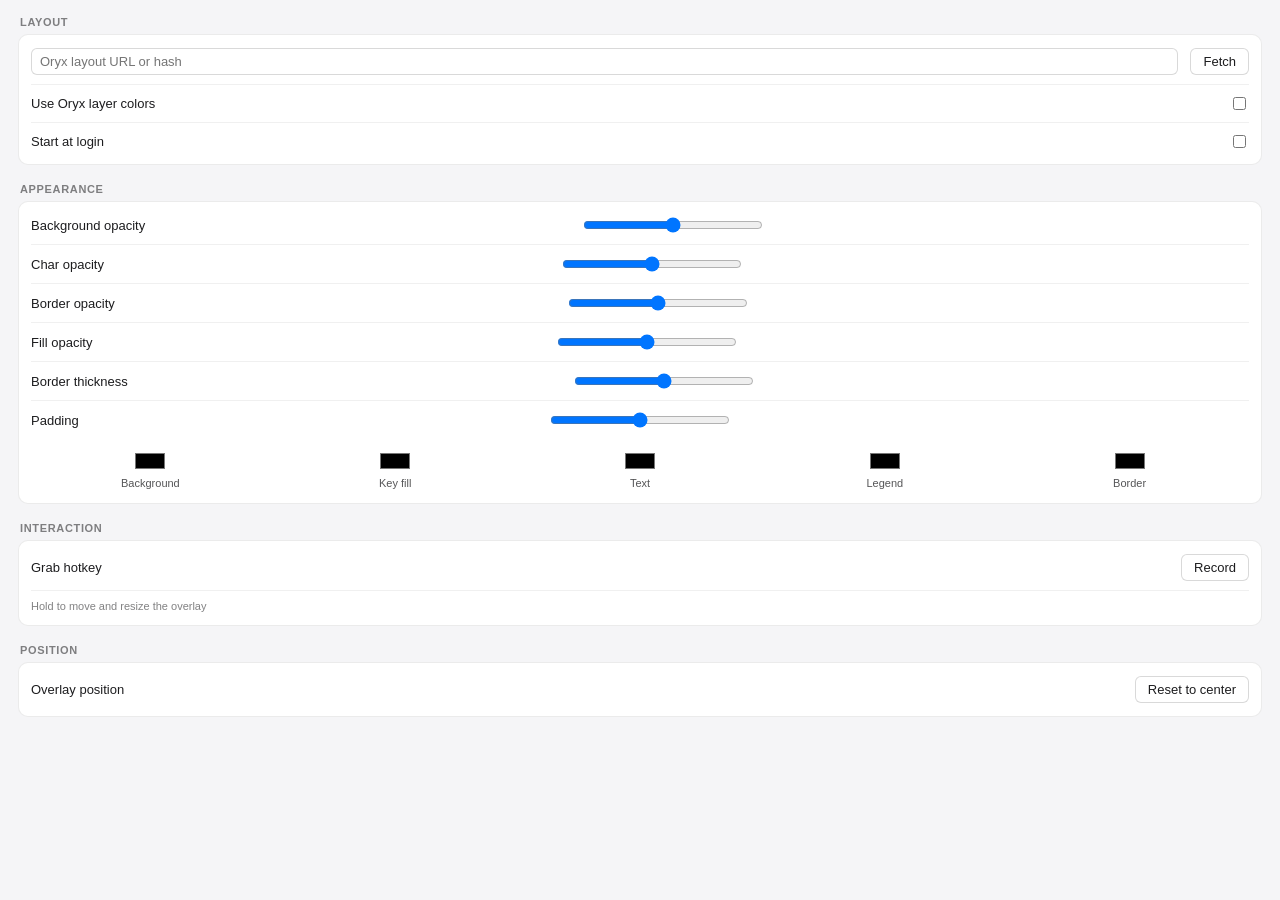
==== ui/settings.html @ d3b6ff18 "Revert "feat: add configurable icon legend and layer references (#9)" This reverts commit c55e49714c" ====
<!doctype html>
<html>
<head><meta charset="utf-8"><title>Settings</title>
<style>
  :root { color-scheme: light dark; }
  * { box-sizing: border-box; }
  [hidden] { display: none !important; }
  body {
    font: 13px -apple-system, "SF Pro Text", sans-serif;
    margin: 0; padding: 16px 18px 20px;
    background: light-dark(#f5f5f7, #1e1e22);
    color: light-dark(#1d1d1f, #e8e8ed);
    user-select: none;
  }
  h2 { font-size: 11px; text-transform: uppercase; letter-spacing: 0.06em;
       opacity: 0.55; margin: 18px 2px 6px; font-weight: 600; }
  h2:first-of-type { margin-top: 0; }
  .card {
    background: light-dark(#ffffff, #2a2a30);
    border: 1px solid light-dark(rgba(0,0,0,0.08), rgba(255,255,255,0.08));
    border-radius: 10px; padding: 4px 12px;
  }
  .row {
    display: flex; align-items: center; justify-content: space-between;
    gap: 12px; padding: 9px 0; min-height: 24px;
  }
  .row + .row { border-top: 1px solid light-dark(rgba(0,0,0,0.06), rgba(255,255,255,0.06)); }
  .row > label:first-child { flex: 0 0 auto; }
  input.val { width: 48px; font: inherit; font-size: 12px; text-align: right; padding: 2px 4px;
    border-radius: 5px; border: 1px solid transparent; background: transparent; color: inherit;
    opacity: 0.7; font-variant-numeric: tabular-nums; }
  input.val:focus { border-color: light-dark(rgba(0,0,0,0.2), rgba(255,255,255,0.25));
    background: light-dark(#fff, #1e1e22); outline: none; opacity: 1; }
  input[type=range] { flex: 1; max-width: 180px; }
  input[type=text] {
    flex: 1; padding: 5px 8px; border-radius: 6px;
    border: 1px solid light-dark(rgba(0,0,0,0.15), rgba(255,255,255,0.15));
    background: light-dark(#fff, #1e1e22); color: inherit; font: inherit;
  }
  input[type=color] {
    width: 34px; height: 24px; padding: 0; border: none; border-radius: 6px;
    background: none; cursor: pointer;
  }
  button {
    font: inherit; padding: 5px 12px; border-radius: 6px; cursor: pointer;
    border: 1px solid light-dark(rgba(0,0,0,0.15), rgba(255,255,255,0.18));
    background: light-dark(#fff, #3a3a42); color: inherit;
  }
  button:active { filter: brightness(0.92); }
  .status { font-size: 12px; }
  .status.error { color: light-dark(#c62828, #ff9c9c); }
  .status.ok { color: light-dark(#2e7d32, #9cffb0); }
  #combo-display { font-size: 17px; min-width: 56px; }
  .hint { font-size: 11px; opacity: 0.55; }
  .colors-grid {
    display: grid; grid-template-columns: repeat(5, 1fr); gap: 6px;
    padding: 10px 0; text-align: center; font-size: 11px;
  }
  .colors-grid label { display: block; margin-top: 4px; opacity: 0.75; }
</style></head>
<body>
  <h2>Layout</h2>
  <div class="card">
    <div class="row">
      <input type="text" id="oryx" placeholder="Oryx layout URL or hash" />
      <button id="apply-url">Fetch</button>
    </div>
    <div class="row" id="url-status-row" hidden>
      <span class="status" id="url-status"></span>
    </div>
    <div class="row">
      <label for="colors-toggle">Use Oryx layer colors</label>
      <input type="checkbox" id="colors-toggle" />
    </div>
    <div class="row">
      <label for="autostart">Start at login</label>
      <input type="checkbox" id="autostart" />
    </div>
  </div>

  <h2>Appearance</h2>
  <div class="card">
    <div class="row">
      <label>Background opacity</label>
      <input type="range" id="opacity" min="0" max="1" step="0.05" />
      <input class="val" id="opacity-val" inputmode="decimal" aria-label="Background opacity value" />
    </div>
    <div class="row">
      <label>Char opacity</label>
      <input type="range" id="char-opacity" min="0.2" max="1" step="0.05" />
      <input class="val" id="char-opacity-val" inputmode="decimal" aria-label="Char opacity value" />
    </div>
    <div class="row">
      <label>Border opacity</label>
      <input type="range" id="border-opacity" min="0" max="1" step="0.05" />
      <input class="val" id="border-opacity-val" inputmode="decimal" aria-label="Border opacity value" />
    </div>
    <div class="row">
      <label>Fill opacity</label>
      <input type="range" id="key-fill-opacity" min="0" max="1" step="0.05" />
      <input class="val" id="key-fill-opacity-val" inputmode="decimal" aria-label="Fill opacity value" />
    </div>
    <div class="row">
      <label>Border thickness</label>
      <input type="range" id="border-width" min="0" max="5" step="0.5" />
      <input class="val" id="border-width-val" inputmode="decimal" aria-label="Border thickness value" />
    </div>
    <div class="row">
      <label>Padding</label>
      <input type="range" id="padding" min="0" max="60" step="2" />
      <input class="val" id="padding-val" inputmode="decimal" aria-label="Padding value" />
    </div>
    <div class="colors-grid">
      <div><input type="color" id="bg-color" /><label>Background</label></div>
      <div><input type="color" id="key-fill-color" /><label>Key fill</label></div>
      <div><input type="color" id="text-color" /><label>Text</label></div>
      <div><input type="color" id="legend-color" /><label>Legend</label></div>
      <div><input type="color" id="border-color" /><label>Border</label></div>
    </div>
  </div>

  <h2>Interaction</h2>
  <div class="card">
    <div class="row">
      <label>Grab hotkey</label>
      <span id="combo-display"></span>
      <button id="record">Record</button>
    </div>
    <div class="row">
      <span class="hint" id="record-hint">Hold to move and resize the overlay</span>
    </div>
  </div>

  <h2>Position</h2>
  <div class="card">
    <div class="row">
      <label>Overlay position</label>
      <button id="reset-position">Reset to center</button>
    </div>
  </div>

  <script type="module" src="settings.js"></script>
</body>
</html>
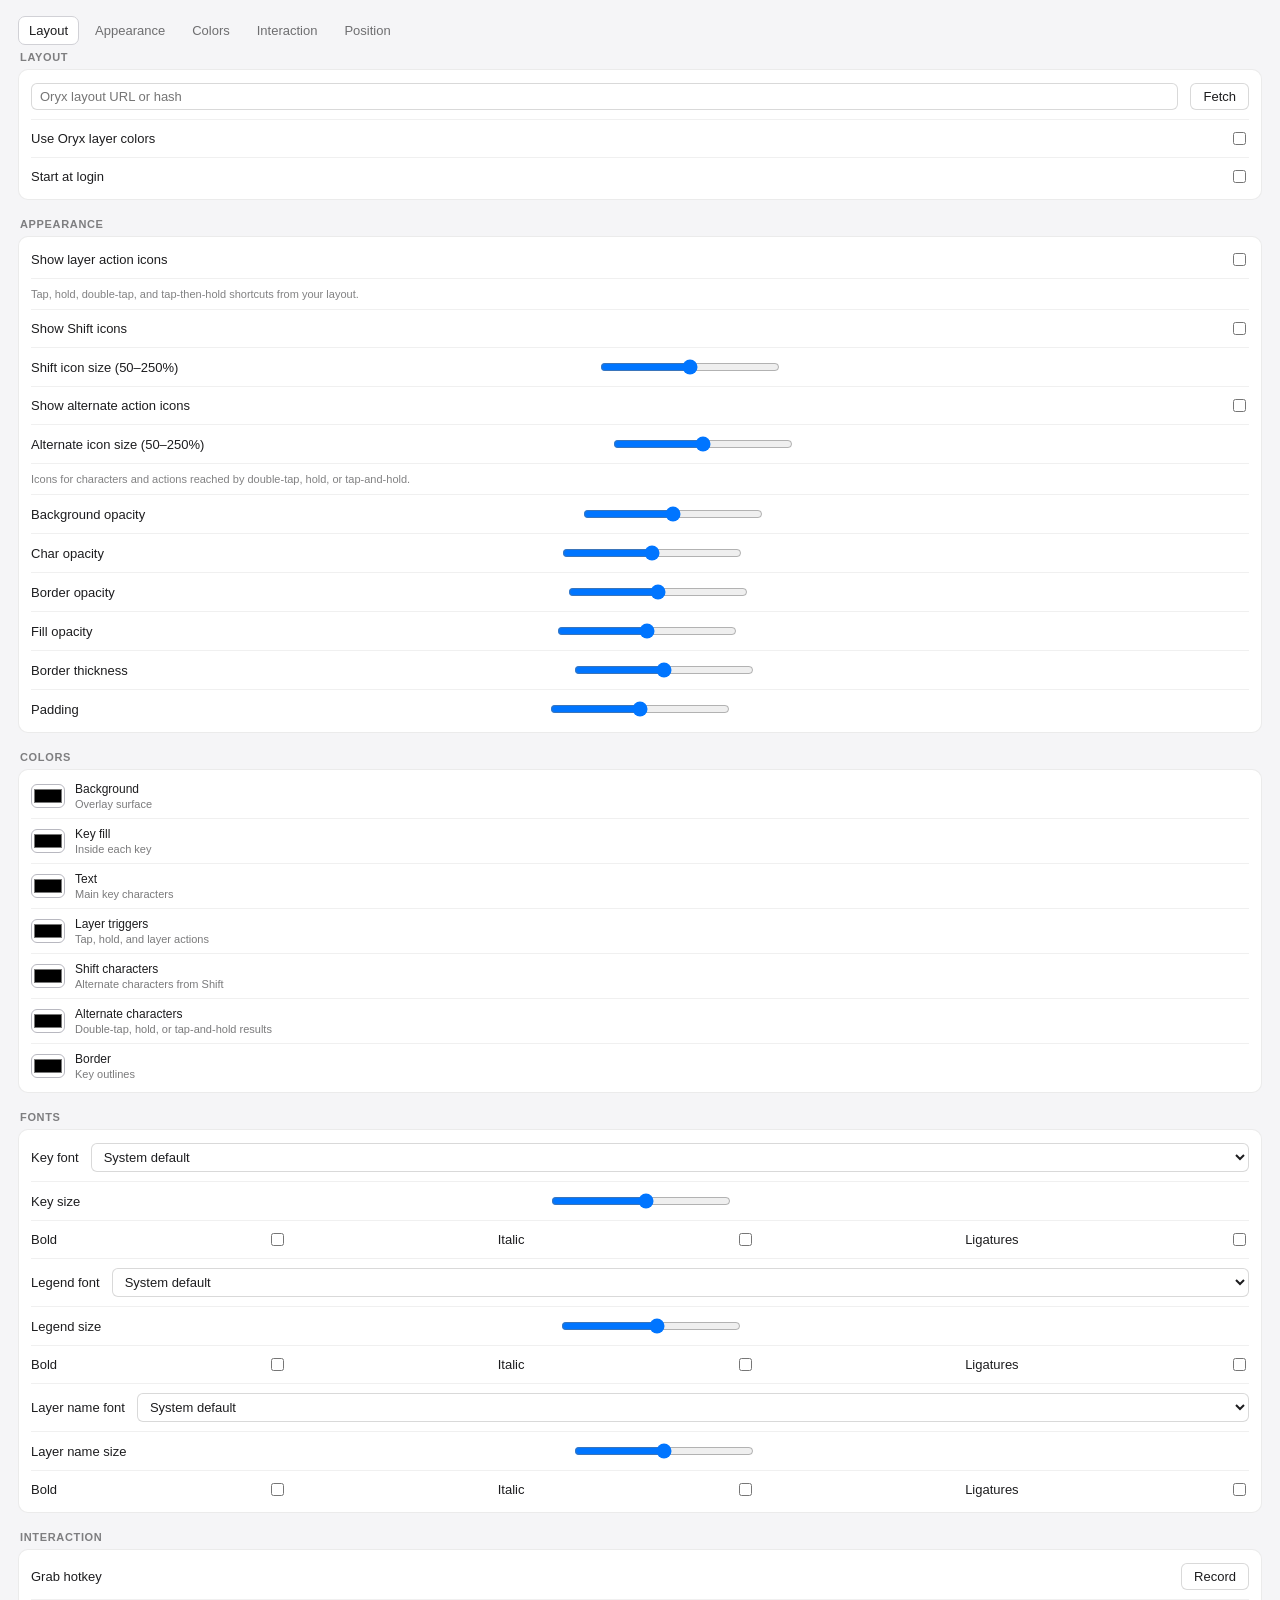
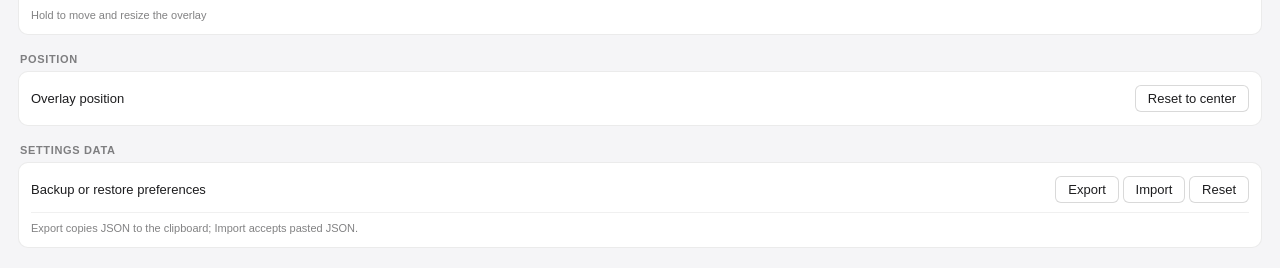
==== commit dba4ca77: "feat: add settings backup reset and centered HUD polish" ====
--- a/ui/settings.html
+++ b/ui/settings.html
@@ -37,6 +37,9 @@
     border: 1px solid light-dark(rgba(0,0,0,0.15), rgba(255,255,255,0.15));
     background: light-dark(#fff, #1e1e22); color: inherit; font: inherit;
   }
+  select { flex: 1; min-width: 0; padding: 5px 8px; border-radius: 6px;
+    border: 1px solid light-dark(rgba(0,0,0,0.15), rgba(255,255,255,0.15));
+    background: light-dark(#fff, #1e1e22); color: inherit; font: inherit; }
   input[type=color] {
     width: 34px; height: 24px; padding: 0; border: none; border-radius: 6px;
     background: none; cursor: pointer;
@@ -53,12 +56,28 @@
   #combo-display { font-size: 17px; min-width: 56px; }
   .hint { font-size: 11px; opacity: 0.55; }
   .colors-grid {
-    display: grid; grid-template-columns: repeat(5, 1fr); gap: 6px;
-    padding: 10px 0; text-align: center; font-size: 11px;
-  }
-  .colors-grid label { display: block; margin-top: 4px; opacity: 0.75; }
+    display: flex; flex-direction: column; gap: 0;
+    padding: 4px 12px; text-align: left; font-size: 12px;
+  }
+  .color-row { display: flex; align-items: center; gap: 10px; padding: 8px 0; }
+  .color-row + .color-row { border-top: 1px solid light-dark(rgba(0,0,0,0.06), rgba(255,255,255,0.06)); }
+  .color-row label { display: flex; flex-direction: column; gap: 2px; }
+  .color-row small { font-size: 11px; opacity: 0.58; }
+  .colors-grid input[type=color] { border: 1px solid light-dark(#b8b8c0, #777780); }
+  .tabs { display: flex; gap: 5px; overflow-x: auto; padding: 0 0 4px; margin-bottom: 2px; }
+  .tab-button { flex: 0 0 auto; border: 1px solid transparent; padding: 6px 10px;
+    border-radius: 7px; background: transparent; color: inherit; opacity: 0.62; }
+  .tab-button.active { background: light-dark(#fff, #3a3a42);
+    border-color: light-dark(#d1d1d6, #555560); opacity: 1; }
 </style></head>
 <body>
+  <nav class="tabs" aria-label="Settings sections">
+    <button class="tab-button active" type="button" data-tab="layout">Layout</button>
+    <button class="tab-button" type="button" data-tab="appearance">Appearance</button>
+    <button class="tab-button" type="button" data-tab="colors">Colors</button>
+    <button class="tab-button" type="button" data-tab="interaction">Interaction</button>
+    <button class="tab-button" type="button" data-tab="position">Position</button>
+  </nav>
   <h2>Layout</h2>
   <div class="card">
     <div class="row">
@@ -80,6 +99,34 @@
 
   <h2>Appearance</h2>
   <div class="card">
+    <div class="row">
+      <label for="layer-action-icons">Show layer action icons</label>
+      <input type="checkbox" id="layer-action-icons" />
+    </div>
+    <div class="row">
+      <span class="hint">Tap, hold, double-tap, and tap-then-hold shortcuts from your layout.</span>
+    </div>
+    <div class="row">
+      <label for="shift-icons">Show Shift icons</label>
+      <input type="checkbox" id="shift-icons" />
+    </div>
+    <div class="row">
+      <label for="shift-icon-scale">Shift icon size (50–250%)</label>
+      <input type="range" id="shift-icon-scale" min="0.5" max="2.5" step="0.1" />
+      <input class="val" id="shift-icon-scale-val" inputmode="decimal" aria-label="Shift icon size percentage" />
+    </div>
+    <div class="row">
+      <label for="alternate-action-icons">Show alternate action icons</label>
+      <input type="checkbox" id="alternate-action-icons" />
+    </div>
+    <div class="row">
+      <label for="alternate-action-icon-scale">Alternate icon size (50–250%)</label>
+      <input type="range" id="alternate-action-icon-scale" min="0.5" max="2.5" step="0.1" />
+      <input class="val" id="alternate-action-icon-scale-val" inputmode="decimal" aria-label="Alternate action icon size percentage" />
+    </div>
+    <div class="row">
+      <span class="hint">Icons for characters and actions reached by double-tap, hold, or tap-and-hold.</span>
+    </div>
     <div class="row">
       <label>Background opacity</label>
       <input type="range" id="opacity" min="0" max="1" step="0.05" />
@@ -110,13 +157,30 @@
       <input type="range" id="padding" min="0" max="60" step="2" />
       <input class="val" id="padding-val" inputmode="decimal" aria-label="Padding value" />
     </div>
-    <div class="colors-grid">
-      <div><input type="color" id="bg-color" /><label>Background</label></div>
-      <div><input type="color" id="key-fill-color" /><label>Key fill</label></div>
-      <div><input type="color" id="text-color" /><label>Text</label></div>
-      <div><input type="color" id="legend-color" /><label>Legend</label></div>
-      <div><input type="color" id="border-color" /><label>Border</label></div>
-    </div>
+  </div>
+
+  <h2>Colors</h2>
+  <div class="card colors-grid">
+    <div class="color-row"><input type="color" id="bg-color" /><label for="bg-color">Background<small>Overlay surface</small></label></div>
+    <div class="color-row"><input type="color" id="key-fill-color" /><label for="key-fill-color">Key fill<small>Inside each key</small></label></div>
+    <div class="color-row"><input type="color" id="text-color" /><label for="text-color">Text<small>Main key characters</small></label></div>
+    <div class="color-row"><input type="color" id="legend-color" aria-label="Layer trigger color" /><label for="legend-color">Layer triggers<small>Tap, hold, and layer actions</small></label></div>
+    <div class="color-row"><input type="color" id="shift-color" aria-label="Shift character color" /><label for="shift-color">Shift characters<small>Alternate characters from Shift</small></label></div>
+    <div class="color-row"><input type="color" id="alternate-color" aria-label="Alternate character color" /><label for="alternate-color">Alternate characters<small>Double-tap, hold, or tap-and-hold results</small></label></div>
+    <div class="color-row"><input type="color" id="border-color" /><label for="border-color">Border<small>Key outlines</small></label></div>
+  </div>
+
+  <h2>Fonts</h2>
+  <div class="card">
+    <div class="row"><label for="key-font-family">Key font</label><select id="key-font-family"><option value="">System default</option></select></div>
+    <div class="row"><label for="key-font-size">Key size</label><input type="range" id="key-font-size" min="0.5" max="2" step="0.1" /><input class="val" id="key-font-size-val" inputmode="decimal" /></div>
+    <div class="row"><label for="key-font-bold">Bold</label><input type="checkbox" id="key-font-bold" /><label for="key-font-italic">Italic</label><input type="checkbox" id="key-font-italic" /><label for="key-font-ligatures">Ligatures</label><input type="checkbox" id="key-font-ligatures" /></div>
+    <div class="row"><label for="legend-font-family">Legend font</label><select id="legend-font-family"><option value="">System default</option></select></div>
+    <div class="row"><label for="legend-font-size">Legend size</label><input type="range" id="legend-font-size" min="0.5" max="2" step="0.1" /><input class="val" id="legend-font-size-val" inputmode="decimal" /></div>
+    <div class="row"><label for="legend-font-bold">Bold</label><input type="checkbox" id="legend-font-bold" /><label for="legend-font-italic">Italic</label><input type="checkbox" id="legend-font-italic" /><label for="legend-font-ligatures">Ligatures</label><input type="checkbox" id="legend-font-ligatures" /></div>
+    <div class="row"><label for="layer-name-font-family">Layer name font</label><select id="layer-name-font-family"><option value="">System default</option></select></div>
+    <div class="row"><label for="layer-name-font-size">Layer name size</label><input type="range" id="layer-name-font-size" min="8" max="24" step="1" /><input class="val" id="layer-name-font-size-val" inputmode="decimal" /></div>
+    <div class="row"><label for="layer-name-font-bold">Bold</label><input type="checkbox" id="layer-name-font-bold" /><label for="layer-name-font-italic">Italic</label><input type="checkbox" id="layer-name-font-italic" /><label for="layer-name-font-ligatures">Ligatures</label><input type="checkbox" id="layer-name-font-ligatures" /></div>
   </div>
 
   <h2>Interaction</h2>
@@ -139,6 +203,13 @@
     </div>
   </div>
 
+  <h2>Settings data</h2>
+  <div class="card">
+    <div class="row"><span>Backup or restore preferences</span>
+      <span><button id="export-settings">Export</button> <button id="import-settings">Import</button> <button id="reset-settings">Reset</button></span></div>
+    <div class="row"><span class="hint" id="settings-data-status">Export copies JSON to the clipboard; Import accepts pasted JSON.</span></div>
+  </div>
+
   <script type="module" src="settings.js"></script>
 </body>
 </html>
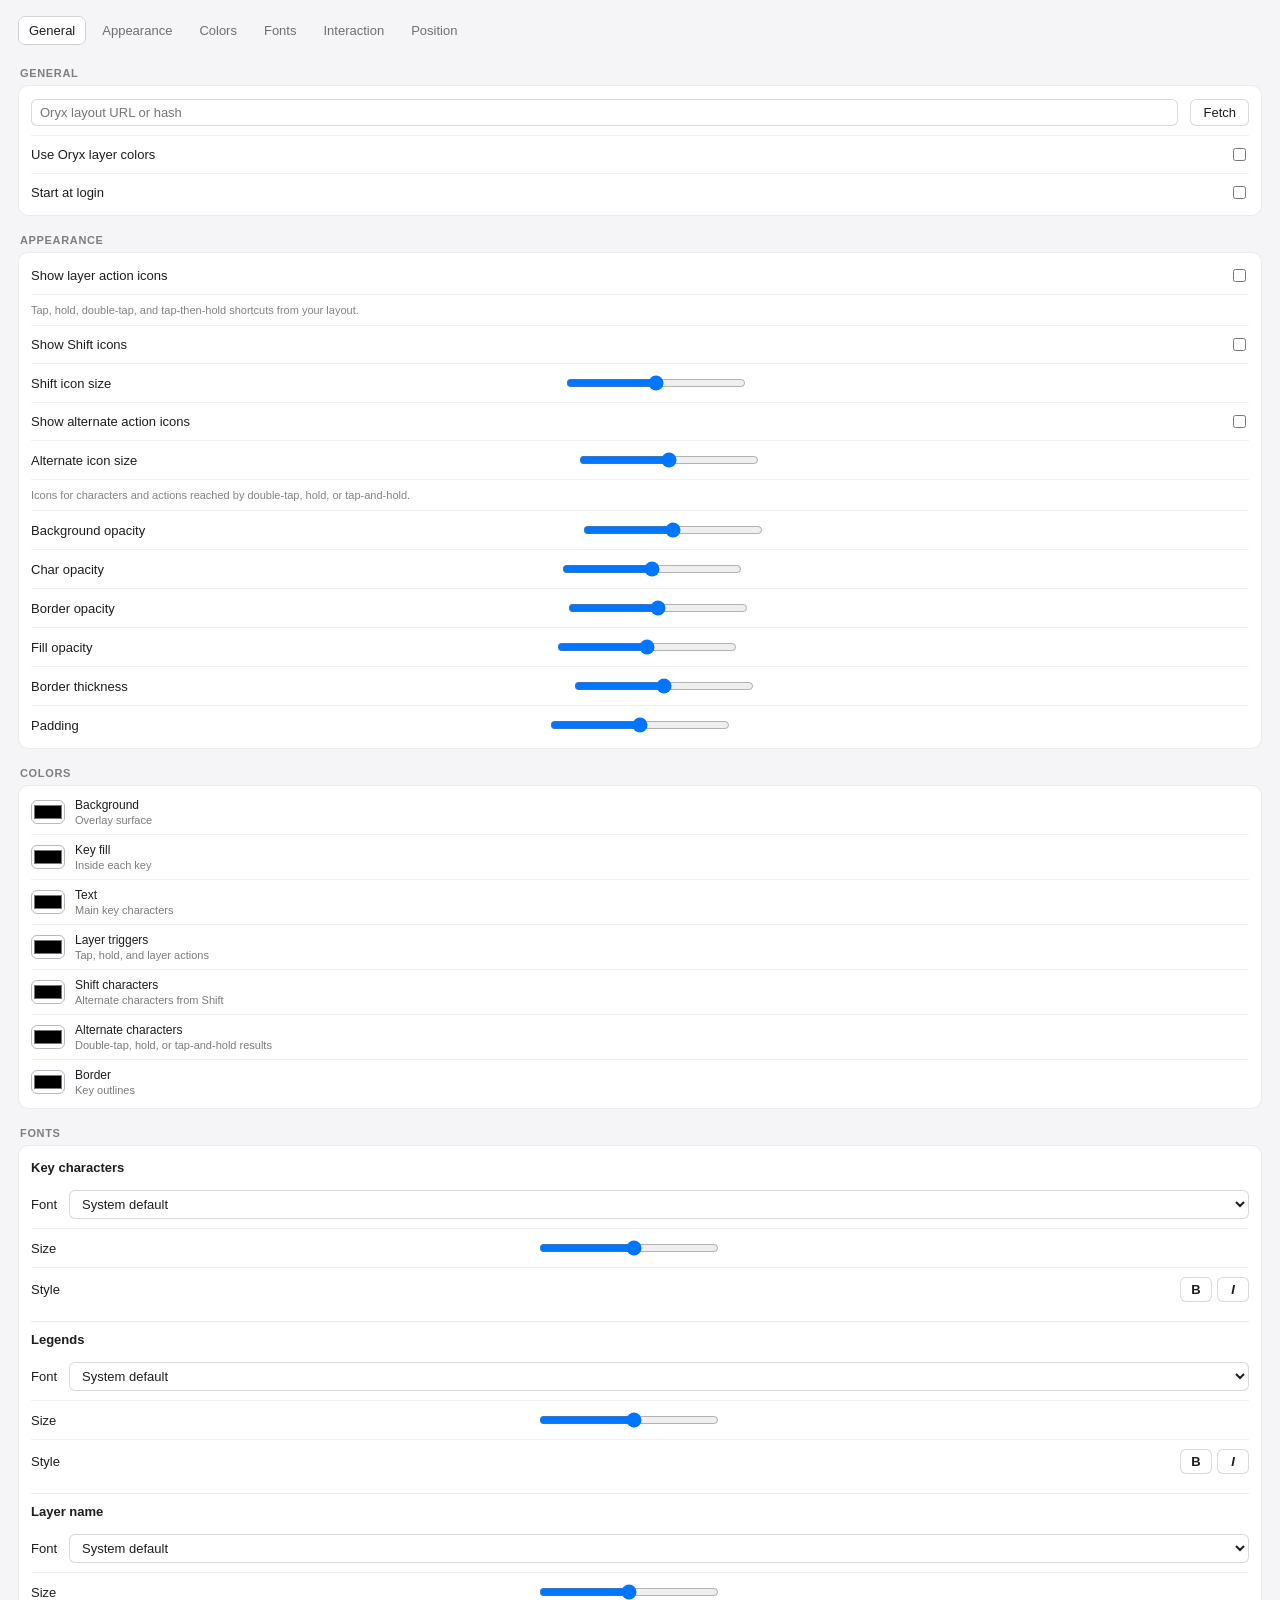
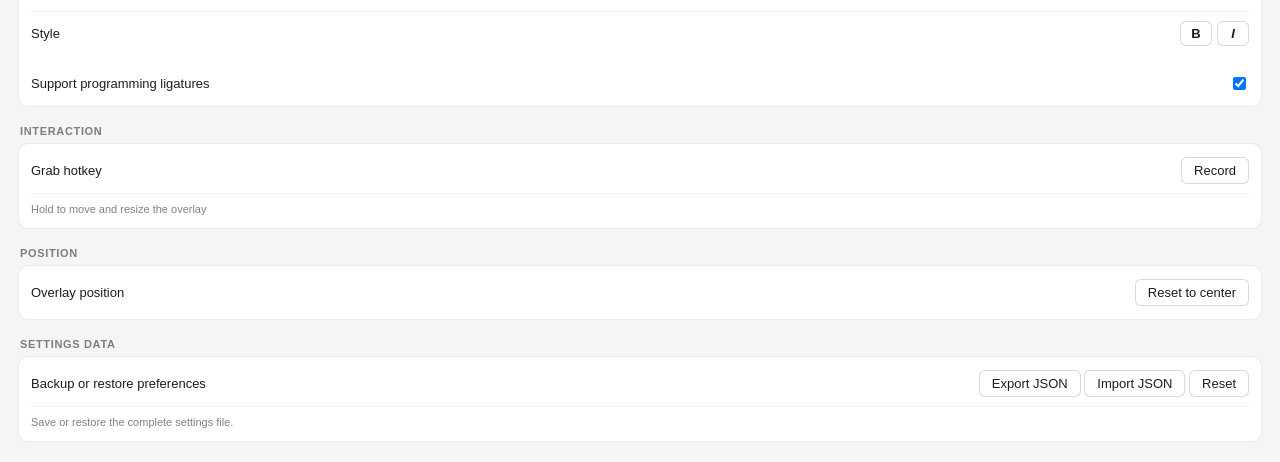
==== commit 38d838d5: "feat: complete v0.0.2 release polish" ====
--- a/ui/settings.html
+++ b/ui/settings.html
@@ -69,17 +69,25 @@
     border-radius: 7px; background: transparent; color: inherit; opacity: 0.62; }
   .tab-button.active { background: light-dark(#fff, #3a3a42);
     border-color: light-dark(#d1d1d6, #555560); opacity: 1; }
+  .tabs + h2 { margin-top: 18px; }
+  .font-group { padding: 10px 0; }
+  .font-group + .font-group { border-top: 1px solid light-dark(rgba(0,0,0,.08), rgba(255,255,255,.08)); }
+  .font-title { font-weight: 600; margin-bottom: 6px; }
+  .font-style-buttons { display: flex; gap: 5px; }
+  .font-style-buttons button { min-width: 32px; padding: 4px 8px; font-weight: 600; }
+  .font-style-buttons button.active { background: light-dark(#dfe8ff, #405a91); border-color: #6b8de3; }
 </style></head>
 <body>
   <nav class="tabs" aria-label="Settings sections">
-    <button class="tab-button active" type="button" data-tab="layout">Layout</button>
+    <button class="tab-button active" type="button" data-tab="layout">General</button>
     <button class="tab-button" type="button" data-tab="appearance">Appearance</button>
     <button class="tab-button" type="button" data-tab="colors">Colors</button>
+    <button class="tab-button" type="button" data-tab="fonts">Fonts</button>
     <button class="tab-button" type="button" data-tab="interaction">Interaction</button>
     <button class="tab-button" type="button" data-tab="position">Position</button>
   </nav>
-  <h2>Layout</h2>
-  <div class="card">
+  <h2>General</h2>
+  <div class="card" data-tab-section="layout">
     <div class="row">
       <input type="text" id="oryx" placeholder="Oryx layout URL or hash" />
       <button id="apply-url">Fetch</button>
@@ -111,7 +119,7 @@
       <input type="checkbox" id="shift-icons" />
     </div>
     <div class="row">
-      <label for="shift-icon-scale">Shift icon size (50–250%)</label>
+      <label for="shift-icon-scale">Shift icon size</label>
       <input type="range" id="shift-icon-scale" min="0.5" max="2.5" step="0.1" />
       <input class="val" id="shift-icon-scale-val" inputmode="decimal" aria-label="Shift icon size percentage" />
     </div>
@@ -120,7 +128,7 @@
       <input type="checkbox" id="alternate-action-icons" />
     </div>
     <div class="row">
-      <label for="alternate-action-icon-scale">Alternate icon size (50–250%)</label>
+      <label for="alternate-action-icon-scale">Alternate icon size</label>
       <input type="range" id="alternate-action-icon-scale" min="0.5" max="2.5" step="0.1" />
       <input class="val" id="alternate-action-icon-scale-val" inputmode="decimal" aria-label="Alternate action icon size percentage" />
     </div>
@@ -172,15 +180,10 @@
 
   <h2>Fonts</h2>
   <div class="card">
-    <div class="row"><label for="key-font-family">Key font</label><select id="key-font-family"><option value="">System default</option></select></div>
-    <div class="row"><label for="key-font-size">Key size</label><input type="range" id="key-font-size" min="0.5" max="2" step="0.1" /><input class="val" id="key-font-size-val" inputmode="decimal" /></div>
-    <div class="row"><label for="key-font-bold">Bold</label><input type="checkbox" id="key-font-bold" /><label for="key-font-italic">Italic</label><input type="checkbox" id="key-font-italic" /><label for="key-font-ligatures">Ligatures</label><input type="checkbox" id="key-font-ligatures" /></div>
-    <div class="row"><label for="legend-font-family">Legend font</label><select id="legend-font-family"><option value="">System default</option></select></div>
-    <div class="row"><label for="legend-font-size">Legend size</label><input type="range" id="legend-font-size" min="0.5" max="2" step="0.1" /><input class="val" id="legend-font-size-val" inputmode="decimal" /></div>
-    <div class="row"><label for="legend-font-bold">Bold</label><input type="checkbox" id="legend-font-bold" /><label for="legend-font-italic">Italic</label><input type="checkbox" id="legend-font-italic" /><label for="legend-font-ligatures">Ligatures</label><input type="checkbox" id="legend-font-ligatures" /></div>
-    <div class="row"><label for="layer-name-font-family">Layer name font</label><select id="layer-name-font-family"><option value="">System default</option></select></div>
-    <div class="row"><label for="layer-name-font-size">Layer name size</label><input type="range" id="layer-name-font-size" min="8" max="24" step="1" /><input class="val" id="layer-name-font-size-val" inputmode="decimal" /></div>
-    <div class="row"><label for="layer-name-font-bold">Bold</label><input type="checkbox" id="layer-name-font-bold" /><label for="layer-name-font-italic">Italic</label><input type="checkbox" id="layer-name-font-italic" /><label for="layer-name-font-ligatures">Ligatures</label><input type="checkbox" id="layer-name-font-ligatures" /></div>
+    <div class="font-group"><div class="font-title">Key characters</div><div class="row"><label for="key-font-family">Font</label><select id="key-font-family"><option value="">System default</option></select></div><div class="row"><label for="key-font-size">Size</label><input type="range" id="key-font-size" min="0.5" max="2" step="0.1" /><input class="val" id="key-font-size-val" inputmode="decimal" /></div><div class="row"><span>Style</span><span class="font-style-buttons"><button type="button" data-font-style="key" data-style="bold"><b>B</b></button><button type="button" data-font-style="key" data-style="italic"><i>I</i></button></span></div></div>
+    <div class="font-group"><div class="font-title">Legends</div><div class="row"><label for="legend-font-family">Font</label><select id="legend-font-family"><option value="">System default</option></select></div><div class="row"><label for="legend-font-size">Size</label><input type="range" id="legend-font-size" min="0.5" max="2" step="0.1" /><input class="val" id="legend-font-size-val" inputmode="decimal" /></div><div class="row"><span>Style</span><span class="font-style-buttons"><button type="button" data-font-style="legend" data-style="bold"><b>B</b></button><button type="button" data-font-style="legend" data-style="italic"><i>I</i></button></span></div></div>
+    <div class="font-group"><div class="font-title">Layer name</div><div class="row"><label for="layer-name-font-family">Font</label><select id="layer-name-font-family"><option value="">System default</option></select></div><div class="row"><label for="layer-name-font-size">Size</label><input type="range" id="layer-name-font-size" min="8" max="24" step="1" /><input class="val" id="layer-name-font-size-val" inputmode="decimal" /></div><div class="row"><span>Style</span><span class="font-style-buttons"><button type="button" data-font-style="layer_name" data-style="bold"><b>B</b></button><button type="button" data-font-style="layer_name" data-style="italic"><i>I</i></button></span></div></div>
+    <div class="row"><label for="font-ligatures">Support programming ligatures</label><input type="checkbox" id="font-ligatures" checked /></div>
   </div>
 
   <h2>Interaction</h2>
@@ -203,11 +206,12 @@
     </div>
   </div>
 
-  <h2>Settings data</h2>
-  <div class="card">
+  <h2 data-tab-section="layout">Settings data</h2>
+  <div class="card" data-tab-section="layout">
     <div class="row"><span>Backup or restore preferences</span>
-      <span><button id="export-settings">Export</button> <button id="import-settings">Import</button> <button id="reset-settings">Reset</button></span></div>
-    <div class="row"><span class="hint" id="settings-data-status">Export copies JSON to the clipboard; Import accepts pasted JSON.</span></div>
+      <span><button id="export-settings" type="button">Export JSON</button> <button id="import-settings" type="button">Import JSON</button> <button id="reset-settings" type="button" onclick="window.resetAllSettings && window.resetAllSettings()">Reset</button></span></div>
+    <div class="row"><span class="hint" id="settings-data-status">Save or restore the complete settings file.</span></div>
+    <input id="import-file" type="file" accept="application/json,.json" hidden />
   </div>
 
   <script type="module" src="settings.js"></script>
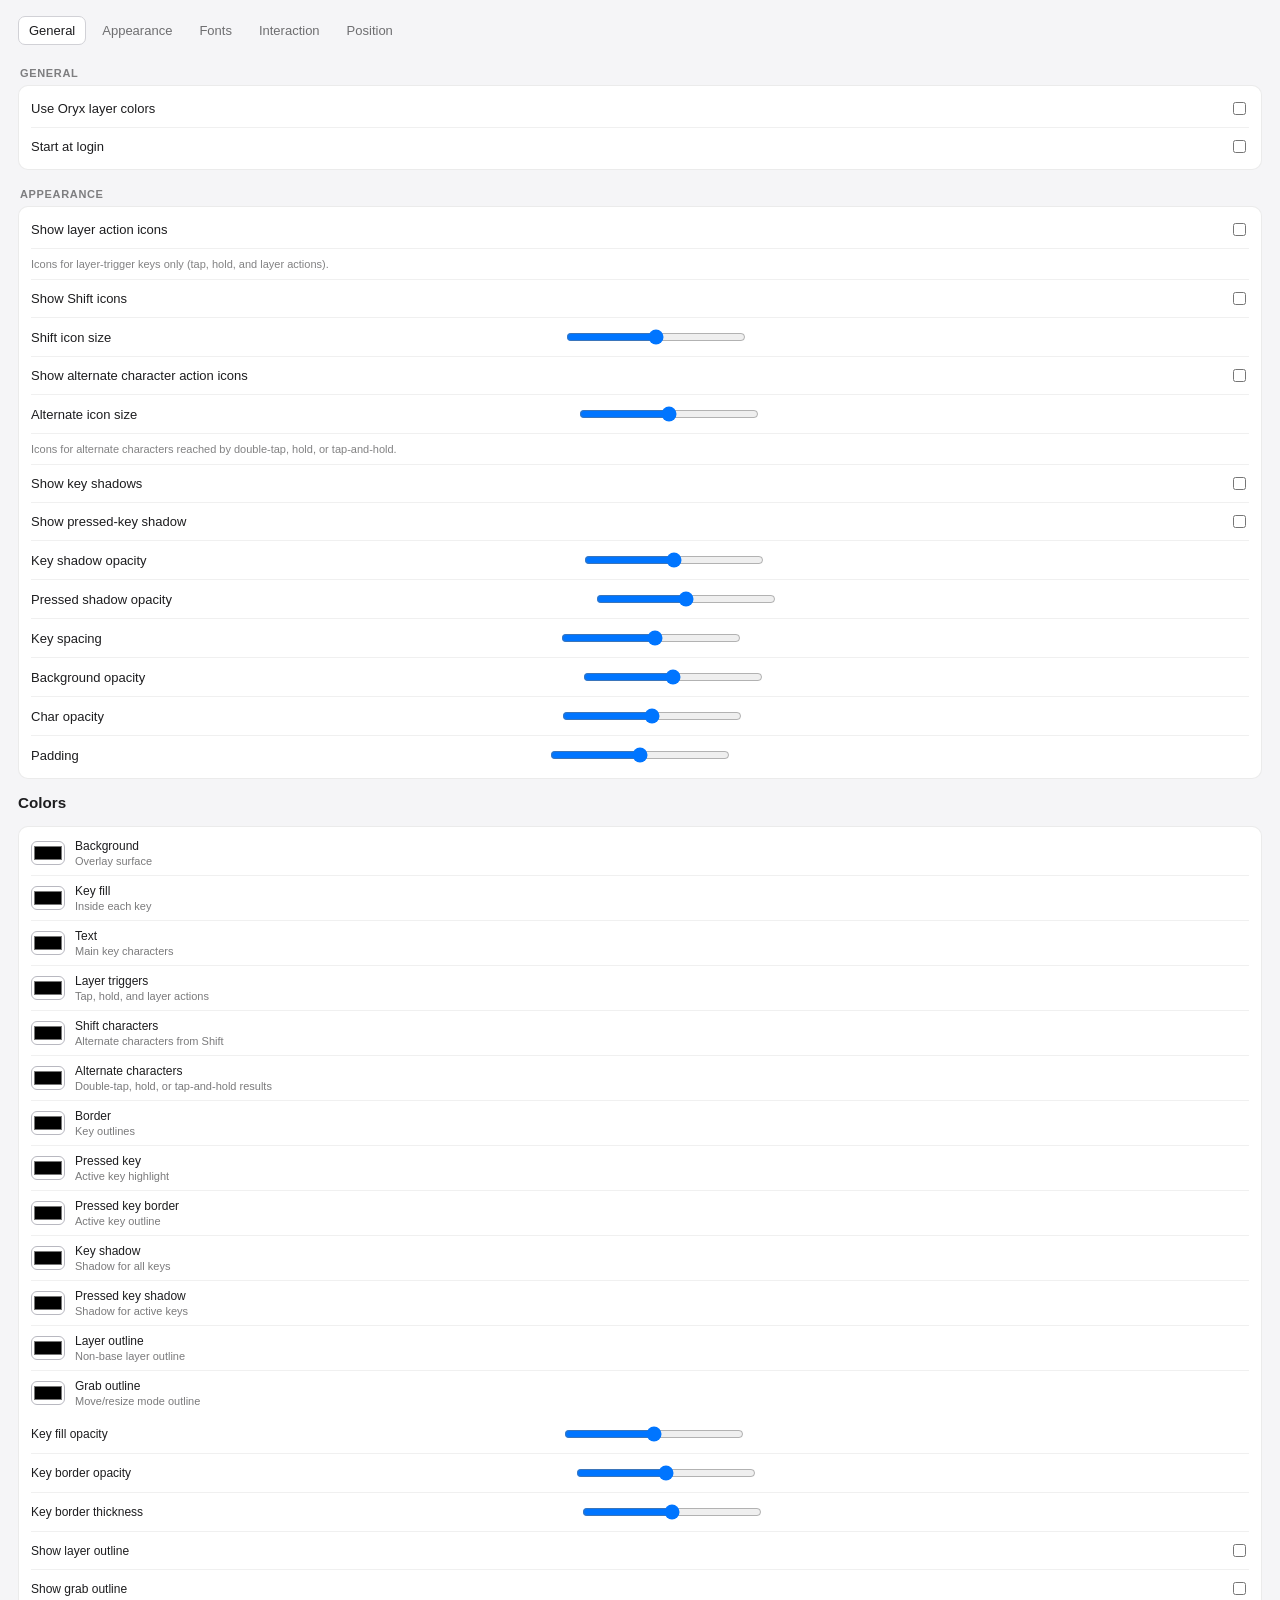
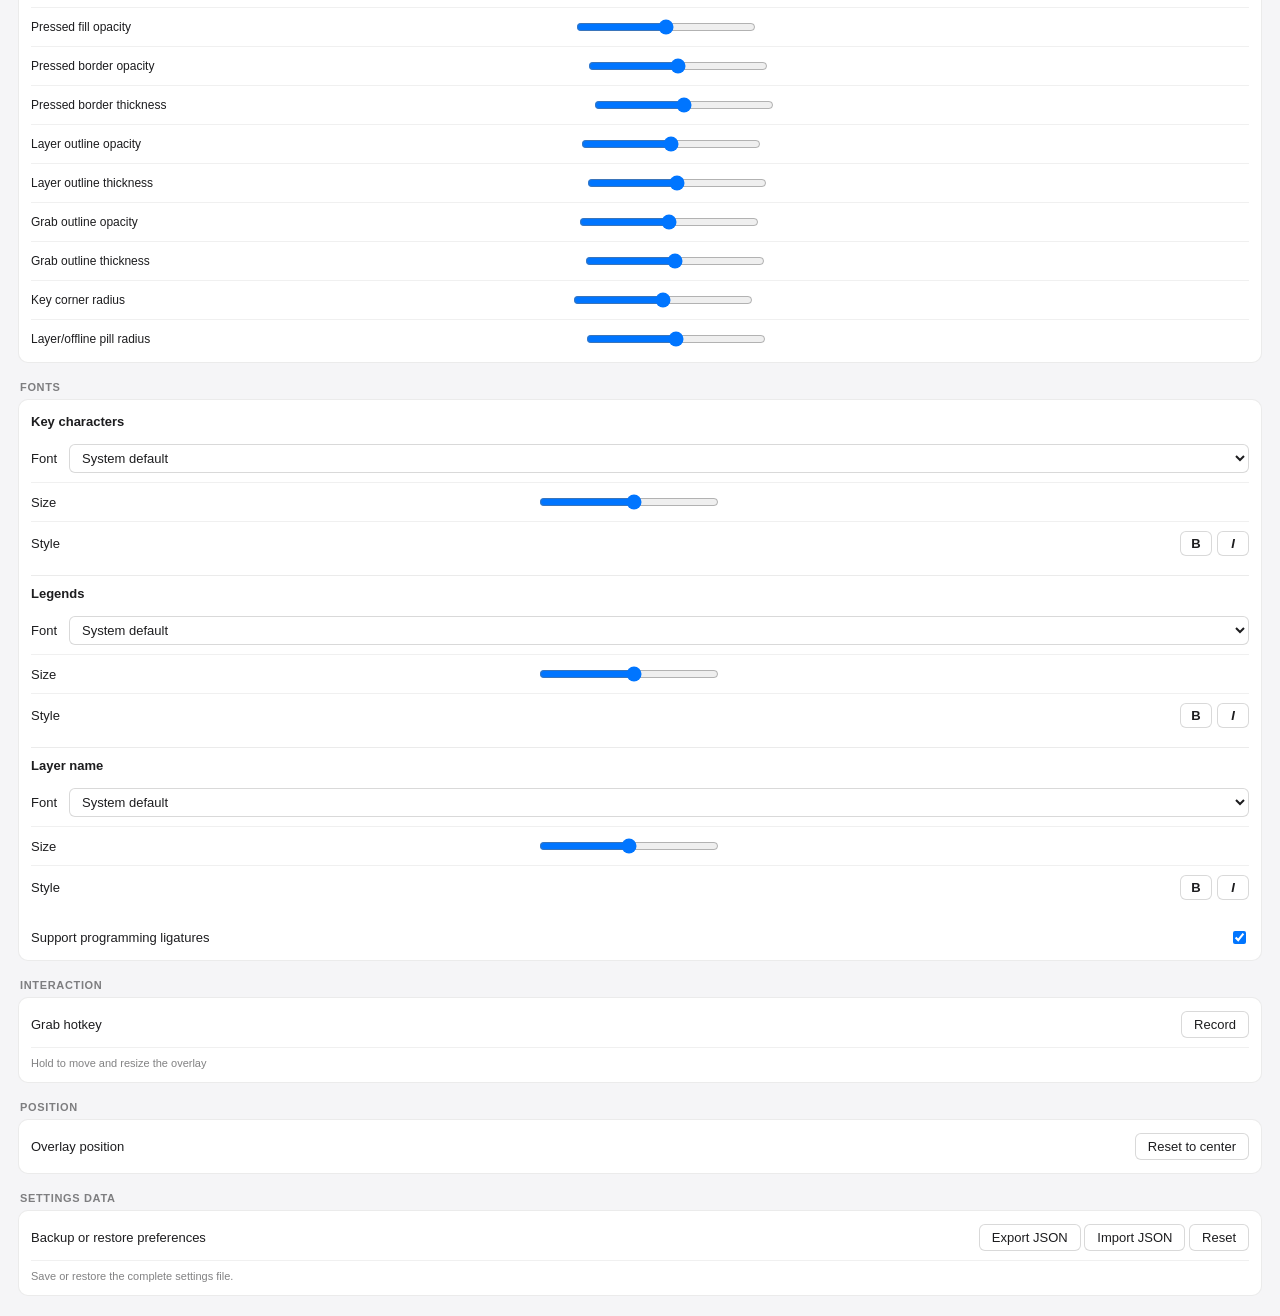
==== commit 1c258594: "feat: add HID key tracking and configurable key visuals" ====
--- a/ui/settings.html
+++ b/ui/settings.html
@@ -81,7 +81,6 @@
   <nav class="tabs" aria-label="Settings sections">
     <button class="tab-button active" type="button" data-tab="layout">General</button>
     <button class="tab-button" type="button" data-tab="appearance">Appearance</button>
-    <button class="tab-button" type="button" data-tab="colors">Colors</button>
     <button class="tab-button" type="button" data-tab="fonts">Fonts</button>
     <button class="tab-button" type="button" data-tab="interaction">Interaction</button>
     <button class="tab-button" type="button" data-tab="position">Position</button>
@@ -89,13 +88,6 @@
   <h2>General</h2>
   <div class="card" data-tab-section="layout">
     <div class="row">
-      <input type="text" id="oryx" placeholder="Oryx layout URL or hash" />
-      <button id="apply-url">Fetch</button>
-    </div>
-    <div class="row" id="url-status-row" hidden>
-      <span class="status" id="url-status"></span>
-    </div>
-    <div class="row">
       <label for="colors-toggle">Use Oryx layer colors</label>
       <input type="checkbox" id="colors-toggle" />
     </div>
@@ -112,7 +104,7 @@
       <input type="checkbox" id="layer-action-icons" />
     </div>
     <div class="row">
-      <span class="hint">Tap, hold, double-tap, and tap-then-hold shortcuts from your layout.</span>
+      <span class="hint">Icons for layer-trigger keys only (tap, hold, and layer actions).</span>
     </div>
     <div class="row">
       <label for="shift-icons">Show Shift icons</label>
@@ -124,7 +116,7 @@
       <input class="val" id="shift-icon-scale-val" inputmode="decimal" aria-label="Shift icon size percentage" />
     </div>
     <div class="row">
-      <label for="alternate-action-icons">Show alternate action icons</label>
+      <label for="alternate-action-icons">Show alternate character action icons</label>
       <input type="checkbox" id="alternate-action-icons" />
     </div>
     <div class="row">
@@ -133,8 +125,13 @@
       <input class="val" id="alternate-action-icon-scale-val" inputmode="decimal" aria-label="Alternate action icon size percentage" />
     </div>
     <div class="row">
-      <span class="hint">Icons for characters and actions reached by double-tap, hold, or tap-and-hold.</span>
-    </div>
+      <span class="hint">Icons for alternate characters reached by double-tap, hold, or tap-and-hold.</span>
+    </div>
+    <div class="row"><label for="key-shadows">Show key shadows</label><input type="checkbox" id="key-shadows" /></div>
+    <div class="row"><label for="pressed-key-shadow">Show pressed-key shadow</label><input type="checkbox" id="pressed-key-shadow" /></div>
+    <div class="row"><label for="key-shadow-opacity">Key shadow opacity</label><input type="range" id="key-shadow-opacity" min="0" max="1" step="0.05" /><input class="val" id="key-shadow-opacity-val" inputmode="decimal" /></div>
+    <div class="row"><label for="pressed-key-shadow-opacity">Pressed shadow opacity</label><input type="range" id="pressed-key-shadow-opacity" min="0" max="1" step="0.05" /><input class="val" id="pressed-key-shadow-opacity-val" inputmode="decimal" /></div>
+    <div class="row"><label for="key-spacing">Key spacing</label><input type="range" id="key-spacing" min="0" max="0.25" step="0.01" /><input class="val" id="key-spacing-val" inputmode="decimal" /></div>
     <div class="row">
       <label>Background opacity</label>
       <input type="range" id="opacity" min="0" max="1" step="0.05" />
@@ -146,29 +143,14 @@
       <input class="val" id="char-opacity-val" inputmode="decimal" aria-label="Char opacity value" />
     </div>
     <div class="row">
-      <label>Border opacity</label>
-      <input type="range" id="border-opacity" min="0" max="1" step="0.05" />
-      <input class="val" id="border-opacity-val" inputmode="decimal" aria-label="Border opacity value" />
-    </div>
-    <div class="row">
-      <label>Fill opacity</label>
-      <input type="range" id="key-fill-opacity" min="0" max="1" step="0.05" />
-      <input class="val" id="key-fill-opacity-val" inputmode="decimal" aria-label="Fill opacity value" />
-    </div>
-    <div class="row">
-      <label>Border thickness</label>
-      <input type="range" id="border-width" min="0" max="5" step="0.5" />
-      <input class="val" id="border-width-val" inputmode="decimal" aria-label="Border thickness value" />
-    </div>
-    <div class="row">
       <label>Padding</label>
       <input type="range" id="padding" min="0" max="60" step="2" />
       <input class="val" id="padding-val" inputmode="decimal" aria-label="Padding value" />
     </div>
   </div>
 
-  <h2>Colors</h2>
-  <div class="card colors-grid">
+  <h3>Colors</h3>
+  <div class="card colors-grid" data-tab-section="appearance">
     <div class="color-row"><input type="color" id="bg-color" /><label for="bg-color">Background<small>Overlay surface</small></label></div>
     <div class="color-row"><input type="color" id="key-fill-color" /><label for="key-fill-color">Key fill<small>Inside each key</small></label></div>
     <div class="color-row"><input type="color" id="text-color" /><label for="text-color">Text<small>Main key characters</small></label></div>
@@ -176,6 +158,26 @@
     <div class="color-row"><input type="color" id="shift-color" aria-label="Shift character color" /><label for="shift-color">Shift characters<small>Alternate characters from Shift</small></label></div>
     <div class="color-row"><input type="color" id="alternate-color" aria-label="Alternate character color" /><label for="alternate-color">Alternate characters<small>Double-tap, hold, or tap-and-hold results</small></label></div>
     <div class="color-row"><input type="color" id="border-color" /><label for="border-color">Border<small>Key outlines</small></label></div>
+    <div class="color-row"><input type="color" id="pressed-key-color" /><label for="pressed-key-color">Pressed key<small>Active key highlight</small></label></div>
+    <div class="color-row"><input type="color" id="pressed-key-border-color" /><label for="pressed-key-border-color">Pressed key border<small>Active key outline</small></label></div>
+    <div class="color-row"><input type="color" id="key-shadow-color" /><label for="key-shadow-color">Key shadow<small>Shadow for all keys</small></label></div>
+    <div class="color-row"><input type="color" id="pressed-key-shadow-color" /><label for="pressed-key-shadow-color">Pressed key shadow<small>Shadow for active keys</small></label></div>
+    <div class="color-row"><input type="color" id="base-outline-color" /><label for="base-outline-color">Layer outline<small>Non-base layer outline</small></label></div>
+    <div class="color-row"><input type="color" id="grab-outline-color" /><label for="grab-outline-color">Grab outline<small>Move/resize mode outline</small></label></div>
+    <div class="row"><label for="key-fill-opacity">Key fill opacity</label><input type="range" id="key-fill-opacity" min="0" max="1" step="0.05" /><input class="val" id="key-fill-opacity-val" inputmode="decimal" aria-label="Key fill opacity value" /></div>
+    <div class="row"><label for="border-opacity">Key border opacity</label><input type="range" id="border-opacity" min="0" max="1" step="0.05" /><input class="val" id="border-opacity-val" inputmode="decimal" aria-label="Key border opacity value" /></div>
+    <div class="row"><label for="border-width">Key border thickness</label><input type="range" id="border-width" min="0" max="5" step="0.5" /><input class="val" id="border-width-val" inputmode="decimal" aria-label="Key border thickness value" /></div>
+    <div class="row"><label for="base-outline-enabled">Show layer outline</label><input type="checkbox" id="base-outline-enabled" /></div>
+    <div class="row"><label for="grab-outline-enabled">Show grab outline</label><input type="checkbox" id="grab-outline-enabled" /></div>
+    <div class="row"><label for="pressed-key-fill-opacity">Pressed fill opacity</label><input type="range" id="pressed-key-fill-opacity" min="0" max="1" step="0.05" /><input class="val" id="pressed-key-fill-opacity-val" inputmode="decimal" /></div>
+    <div class="row"><label for="pressed-key-border-opacity">Pressed border opacity</label><input type="range" id="pressed-key-border-opacity" min="0" max="1" step="0.05" /><input class="val" id="pressed-key-border-opacity-val" inputmode="decimal" /></div>
+    <div class="row"><label for="pressed-key-border-width">Pressed border thickness</label><input type="range" id="pressed-key-border-width" min="0" max="5" step="0.5" /><input class="val" id="pressed-key-border-width-val" inputmode="decimal" /></div>
+    <div class="row"><label for="base-outline-opacity">Layer outline opacity</label><input type="range" id="base-outline-opacity" min="0" max="1" step="0.05" /><input class="val" id="base-outline-opacity-val" inputmode="decimal" /></div>
+    <div class="row"><label for="base-outline-width">Layer outline thickness</label><input type="range" id="base-outline-width" min="0" max="5" step="0.5" /><input class="val" id="base-outline-width-val" inputmode="decimal" /></div>
+    <div class="row"><label for="grab-outline-opacity">Grab outline opacity</label><input type="range" id="grab-outline-opacity" min="0" max="1" step="0.05" /><input class="val" id="grab-outline-opacity-val" inputmode="decimal" /></div>
+    <div class="row"><label for="grab-outline-width">Grab outline thickness</label><input type="range" id="grab-outline-width" min="0" max="5" step="0.5" /><input class="val" id="grab-outline-width-val" inputmode="decimal" /></div>
+    <div class="row"><label for="key-border-radius">Key corner radius</label><input type="range" id="key-border-radius" min="0" max="30" step="1" /><input class="val" id="key-border-radius-val" inputmode="decimal" /></div>
+    <div class="row"><label for="pill-border-radius">Layer/offline pill radius</label><input type="range" id="pill-border-radius" min="0" max="999" step="1" /><input class="val" id="pill-border-radius-val" inputmode="decimal" /></div>
   </div>
 
   <h2>Fonts</h2>
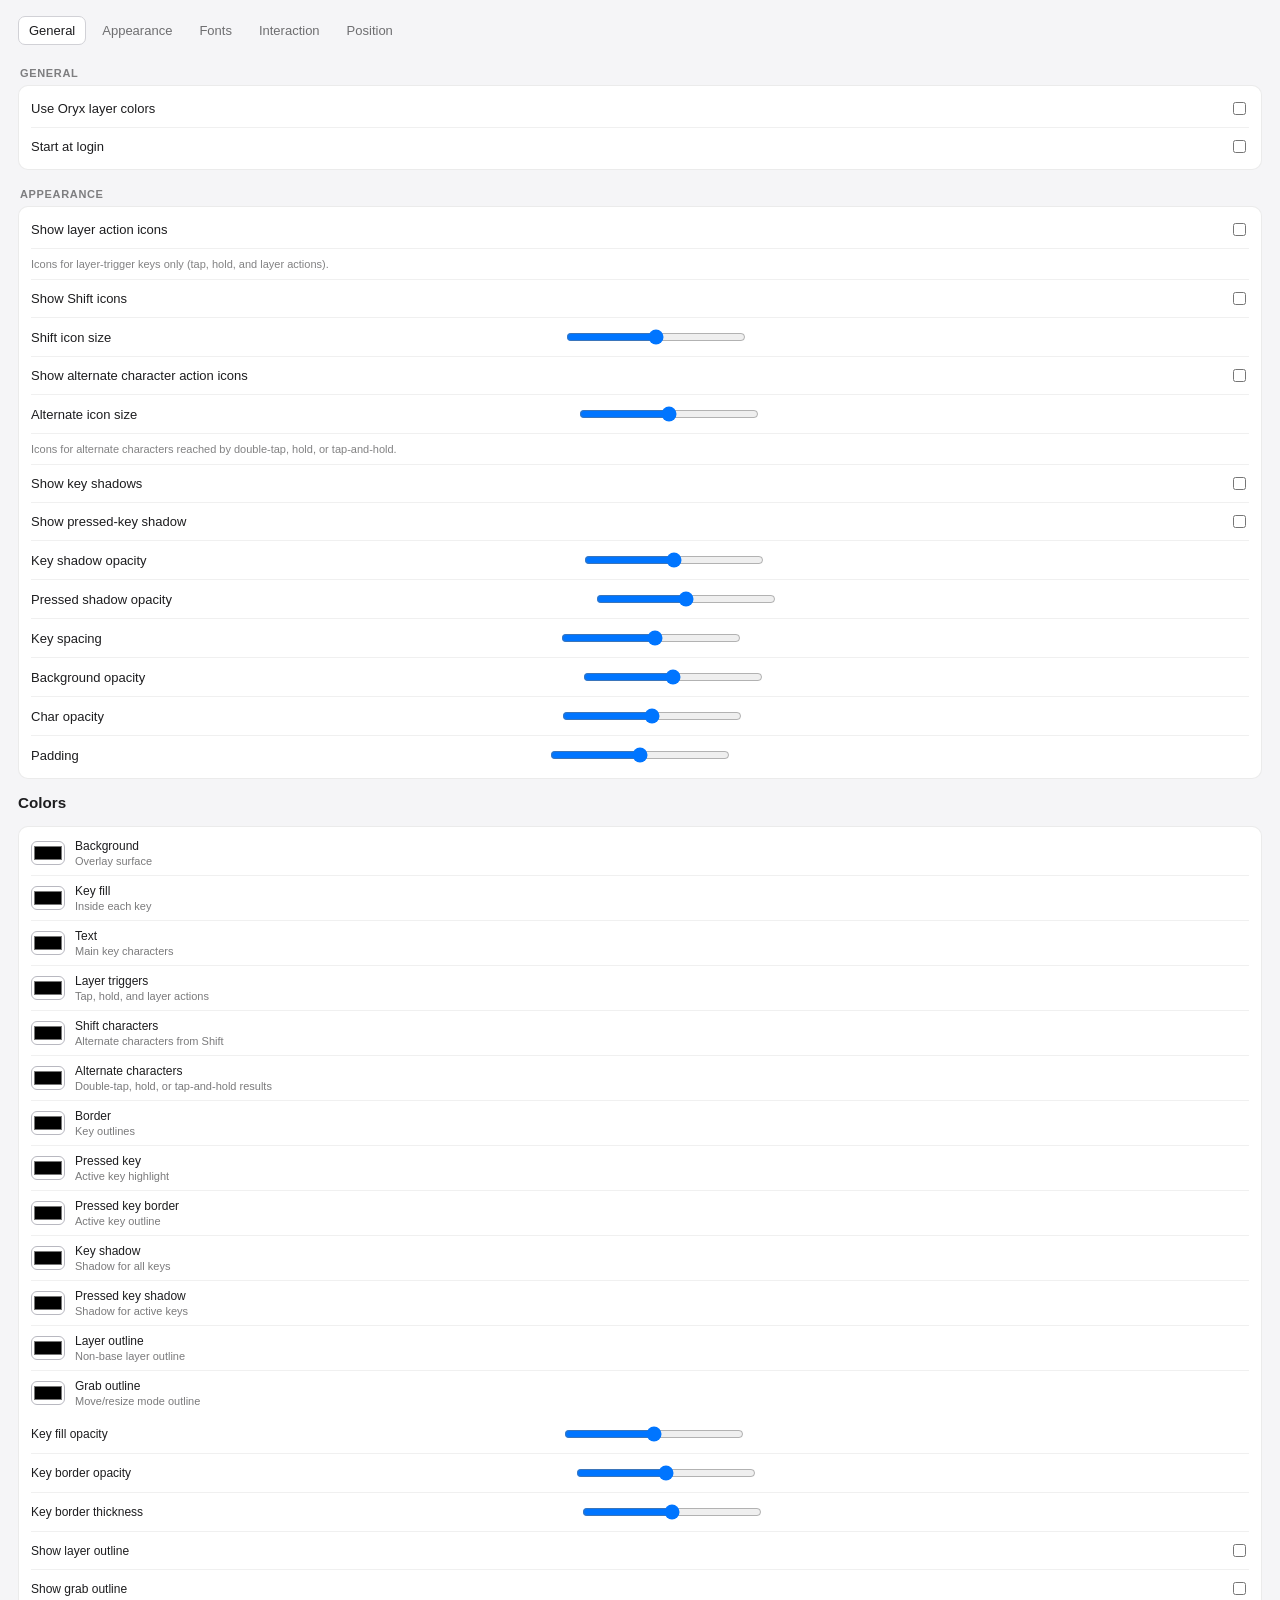
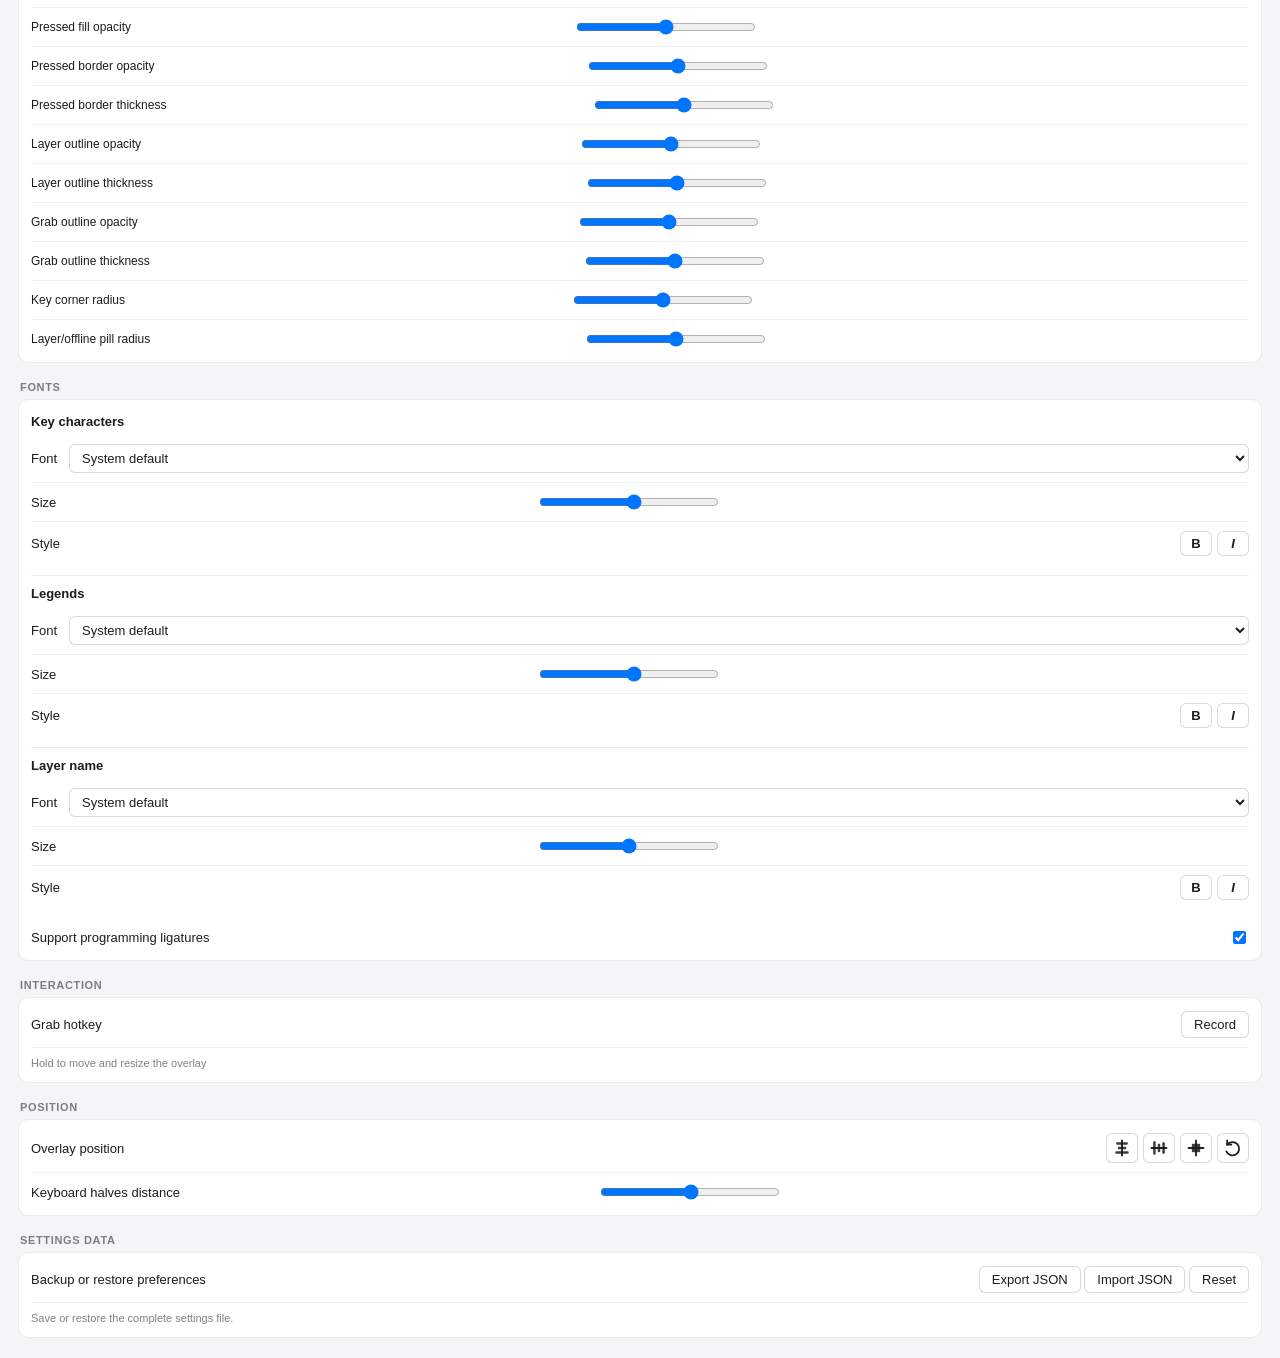
==== commit 7a51c36d: "feat: improve overlay positioning and pin state" ====
--- a/ui/settings.html
+++ b/ui/settings.html
@@ -50,6 +50,12 @@
     background: light-dark(#fff, #3a3a42); color: inherit;
   }
   button:active { filter: brightness(0.92); }
+  .position-actions { display: flex; gap: 5px; }
+  .icon-button { width: 32px; height: 30px; padding: 5px; display: inline-flex;
+    align-items: center; justify-content: center; }
+  .icon-button svg { width: 20px; height: 20px; fill: none; stroke: currentColor;
+    stroke-width: 2.2; stroke-linecap: round; stroke-linejoin: round; }
+  .icon-button svg rect { fill: currentColor; stroke: none; opacity: 0.86; }
   .status { font-size: 12px; }
   .status.error { color: light-dark(#c62828, #ff9c9c); }
   .status.ok { color: light-dark(#2e7d32, #9cffb0); }
@@ -149,7 +155,7 @@
     </div>
   </div>
 
-  <h3>Colors</h3>
+  <h3 data-tab-section="appearance">Colors</h3>
   <div class="card colors-grid" data-tab-section="appearance">
     <div class="color-row"><input type="color" id="bg-color" /><label for="bg-color">Background<small>Overlay surface</small></label></div>
     <div class="color-row"><input type="color" id="key-fill-color" /><label for="key-fill-color">Key fill<small>Inside each key</small></label></div>
@@ -204,7 +210,25 @@
   <div class="card">
     <div class="row">
       <label>Overlay position</label>
-      <button id="reset-position">Reset to center</button>
+      <span class="position-actions">
+        <button class="icon-button" id="center-horizontal" type="button" aria-label="Center horizontally" title="Center horizontally">
+          <svg viewBox="0 0 24 24" aria-hidden="true"><path d="M12 3v18"/><rect x="5" y="5" width="14" height="3" rx="1"/><rect x="7" y="10.5" width="10" height="3" rx="1"/><rect x="4" y="16" width="16" height="3" rx="1"/></svg>
+        </button>
+        <button class="icon-button" id="center-vertical" type="button" aria-label="Center vertically" title="Center vertically">
+          <svg viewBox="0 0 24 24" aria-hidden="true"><path d="M3 12h18"/><rect x="5" y="4" width="3" height="16" rx="1"/><rect x="10.5" y="7" width="3" height="10" rx="1"/><rect x="16" y="5" width="3" height="14" rx="1"/></svg>
+        </button>
+        <button class="icon-button" id="center-both" type="button" aria-label="Center horizontally and vertically" title="Center both">
+          <svg viewBox="0 0 24 24" aria-hidden="true"><path d="M12 3v18M3 12h18"/><rect x="7" y="7" width="10" height="10" rx="1"/></svg>
+        </button>
+        <button class="icon-button" id="reset-position" type="button" aria-label="Reset all positions" title="Reset all positions">
+          <svg viewBox="0 0 24 24" aria-hidden="true"><path d="M5 8a8 8 0 1 1-1 8"/><path d="M5 3v5h5"/></svg>
+        </button>
+      </span>
+    </div>
+    <div class="row">
+      <label for="keyboard-halves-distance">Keyboard halves distance</label>
+      <input type="range" id="keyboard-halves-distance" min="0.25" max="20" step="0.05" />
+      <input class="val" id="keyboard-halves-distance-val" inputmode="decimal" aria-label="Keyboard halves distance value" />
     </div>
   </div>
 
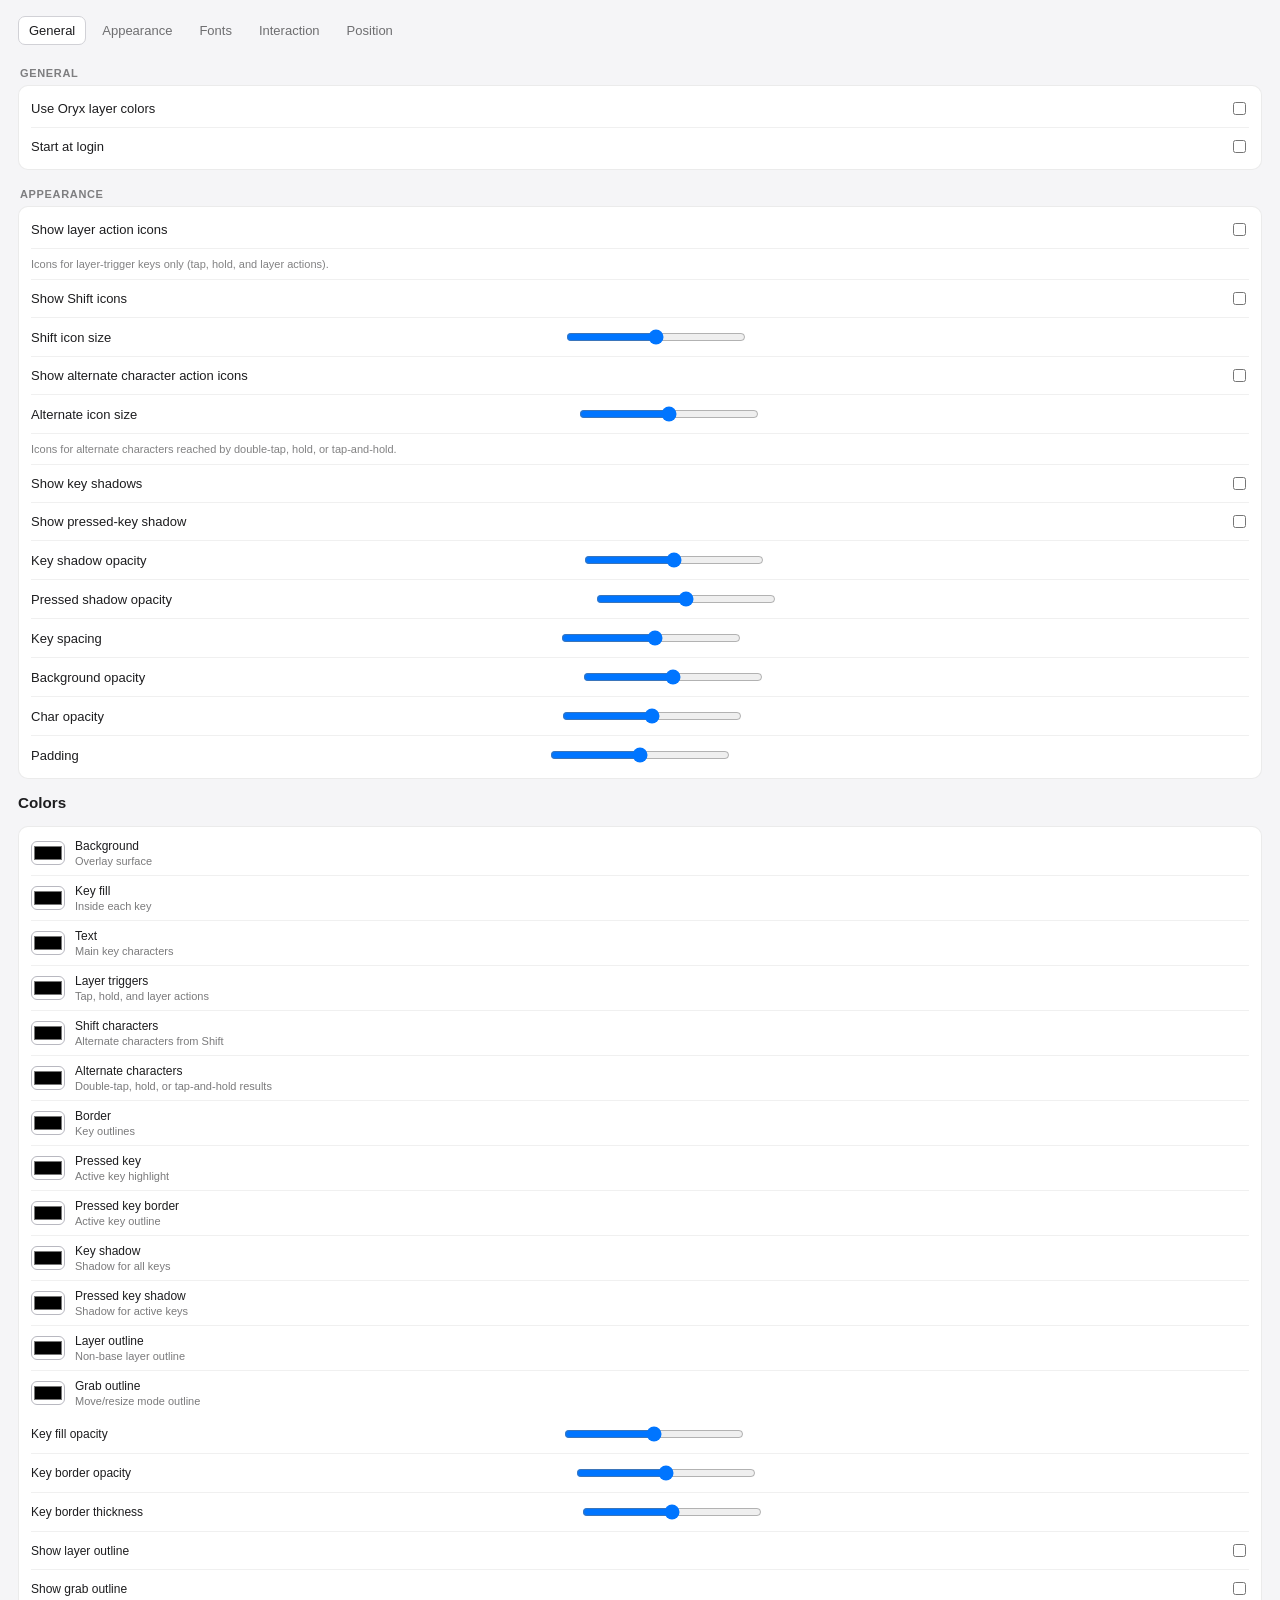
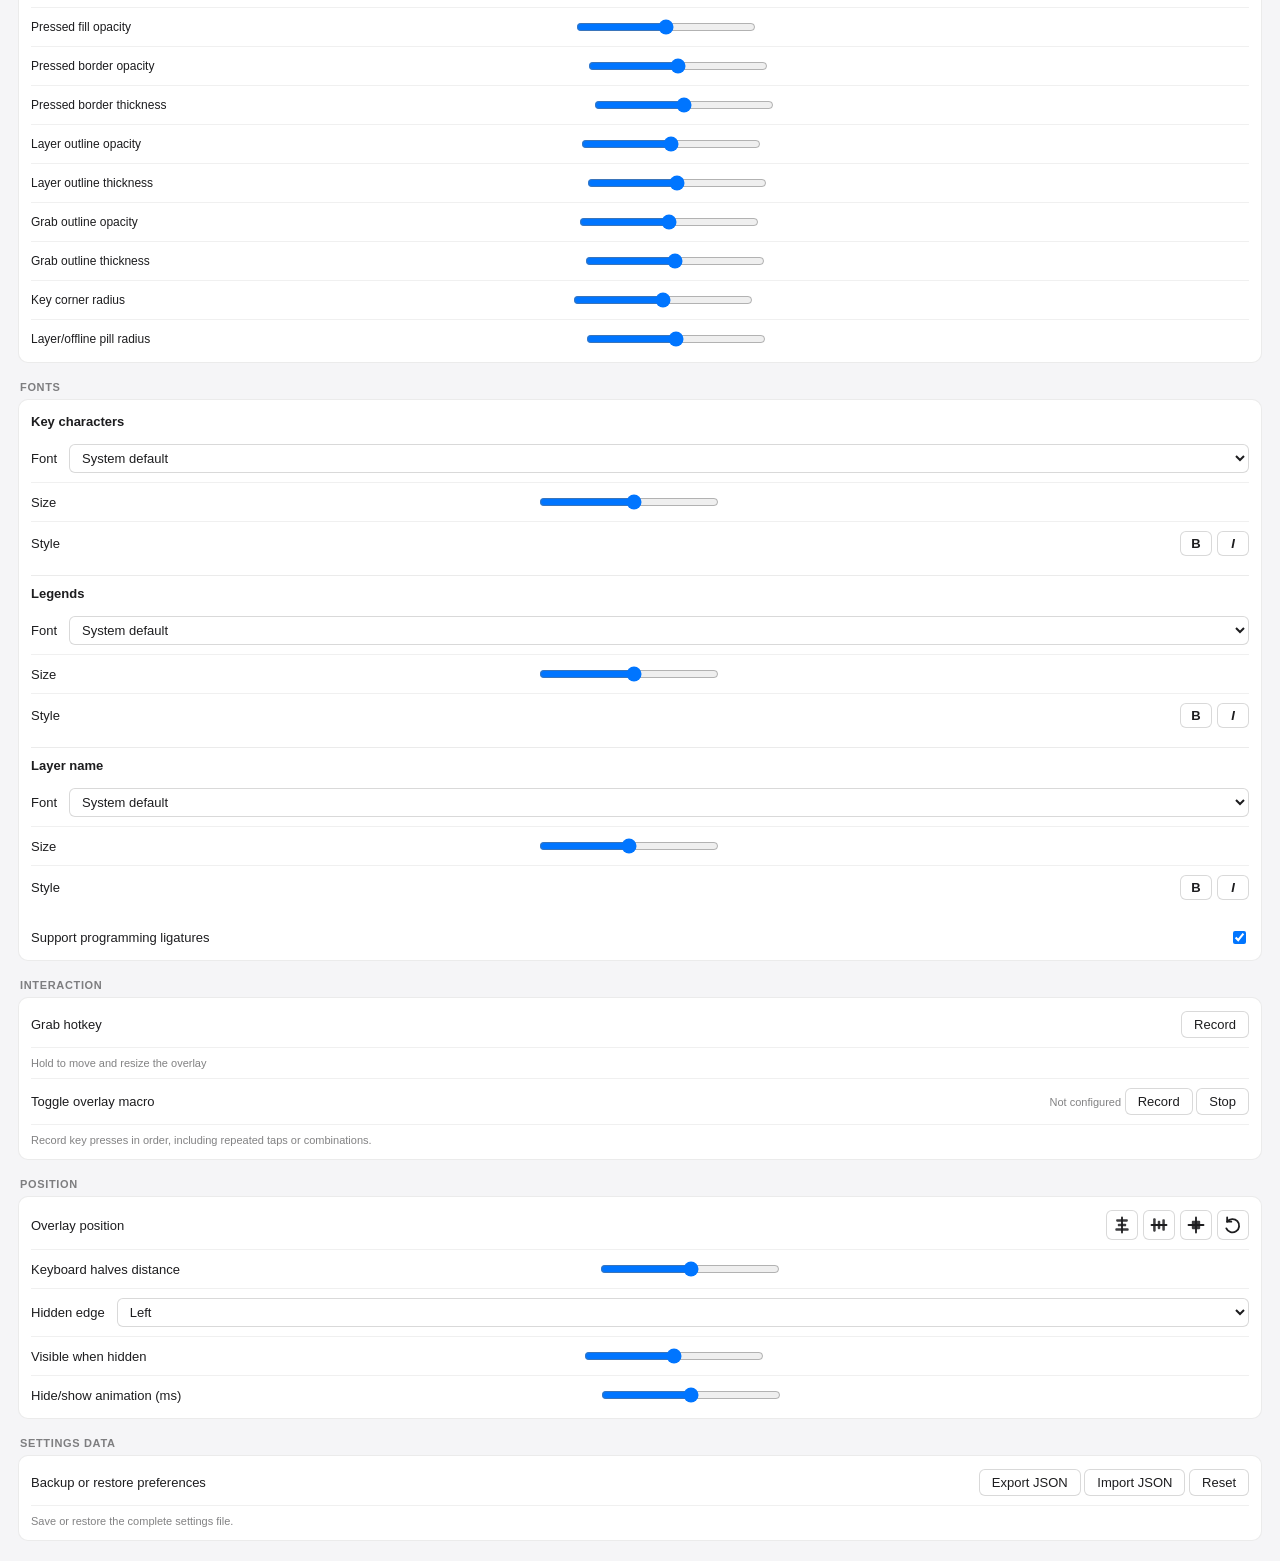
==== commit 798d706d: "feat: add configurable overlay toggle and clipped hide mode" ====
--- a/ui/settings.html
+++ b/ui/settings.html
@@ -204,6 +204,11 @@
     <div class="row">
       <span class="hint" id="record-hint">Hold to move and resize the overlay</span>
     </div>
+    <div class="row">
+      <label>Toggle overlay macro</label>
+      <span><span id="toggle-macro-display" class="hint">Not configured</span> <button id="toggle-macro-record" type="button">Record</button> <button id="toggle-macro-stop" type="button" disabled>Stop</button></span>
+    </div>
+    <div class="row"><span class="hint">Record key presses in order, including repeated taps or combinations.</span></div>
   </div>
 
   <h2>Position</h2>
@@ -230,6 +235,9 @@
       <input type="range" id="keyboard-halves-distance" min="0.25" max="20" step="0.05" />
       <input class="val" id="keyboard-halves-distance-val" inputmode="decimal" aria-label="Keyboard halves distance value" />
     </div>
+    <div class="row"><label for="hide-side">Hidden edge</label><select id="hide-side"><option value="left">Left</option><option value="right">Right</option><option value="top">Top</option><option value="bottom">Bottom</option></select></div>
+    <div class="row"><label for="hide-reveal">Visible when hidden</label><input type="range" id="hide-reveal" min="0" max="1" step="0.01" /><input class="val" id="hide-reveal-val" inputmode="decimal" /></div>
+    <div class="row"><label for="hide-animation-ms">Hide/show animation (ms)</label><input type="range" id="hide-animation-ms" min="0" max="1000" step="20" /><input class="val" id="hide-animation-ms-val" inputmode="decimal" /></div>
   </div>
 
   <h2 data-tab-section="layout">Settings data</h2>
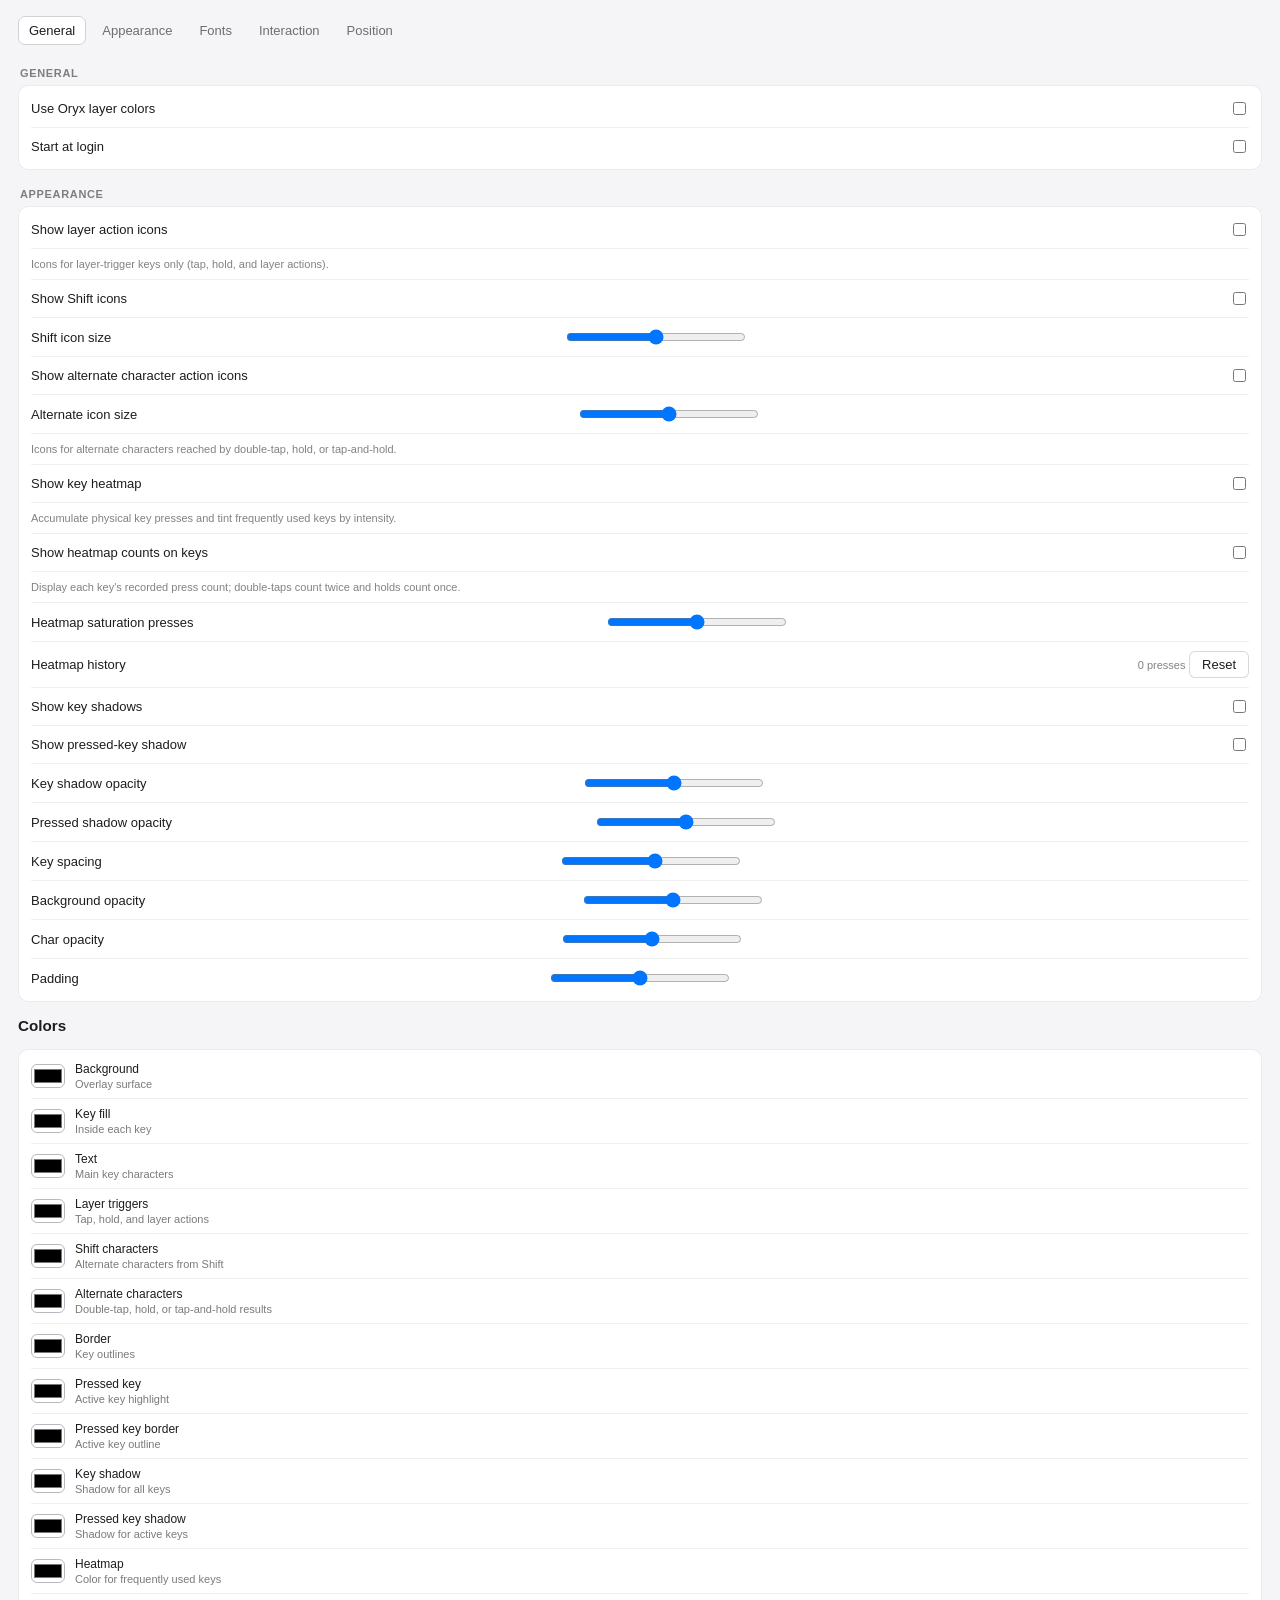
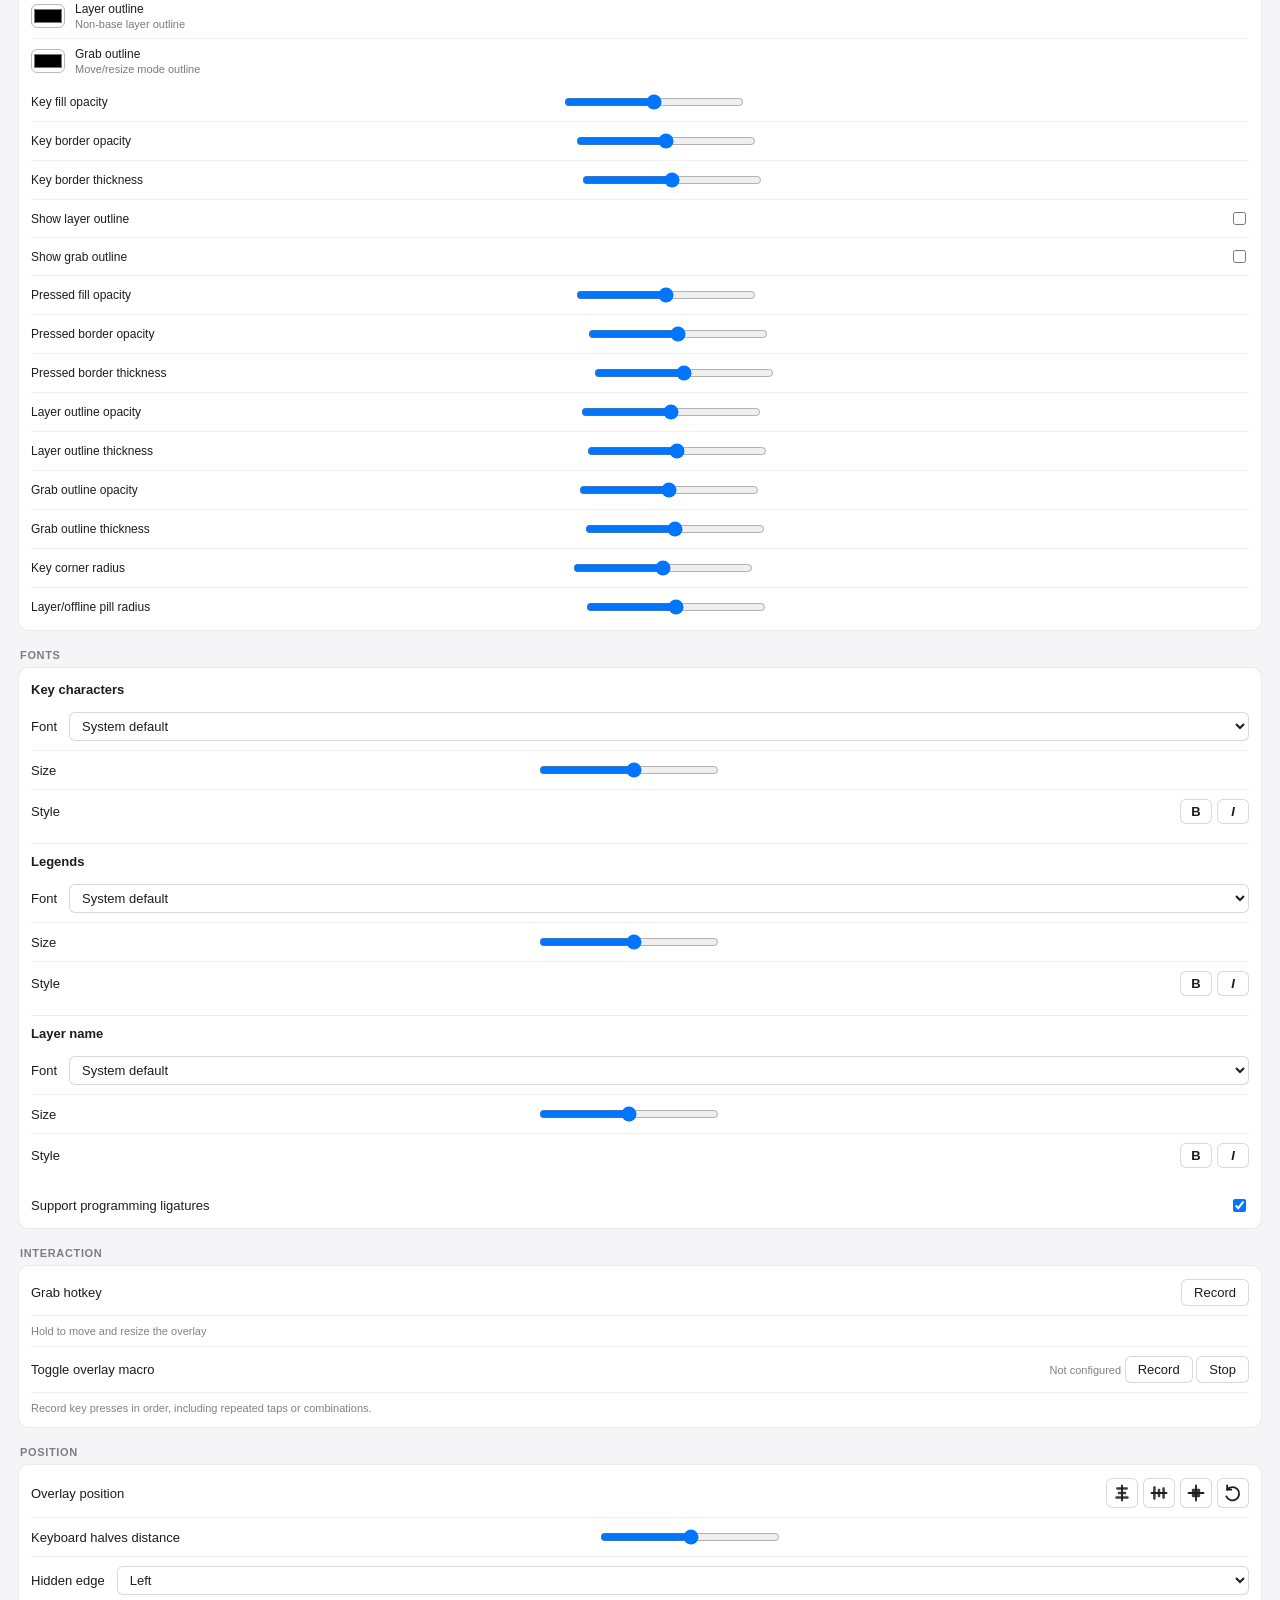
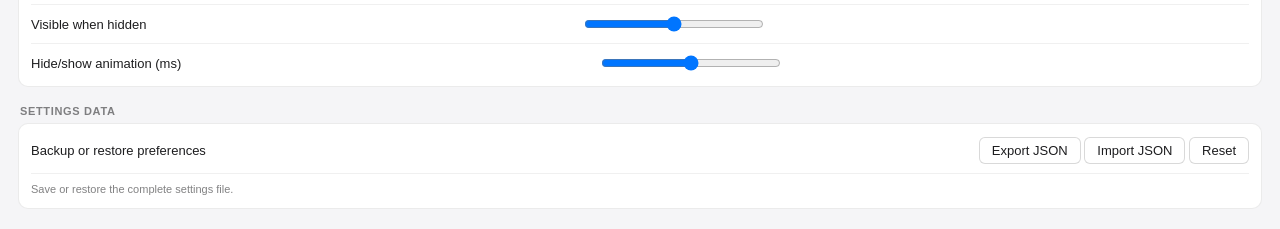
==== commit 9263d82d: "feat: add persistent keyboard heatmap" ====
--- a/ui/settings.html
+++ b/ui/settings.html
@@ -133,6 +133,12 @@
     <div class="row">
       <span class="hint">Icons for alternate characters reached by double-tap, hold, or tap-and-hold.</span>
     </div>
+    <div class="row"><label for="heatmap-toggle">Show key heatmap</label><input type="checkbox" id="heatmap-toggle" /></div>
+    <div class="row"><span class="hint">Accumulate physical key presses and tint frequently used keys by intensity.</span></div>
+    <div class="row"><label for="heatmap-counts-toggle">Show heatmap counts on keys</label><input type="checkbox" id="heatmap-counts-toggle" /></div>
+    <div class="row"><span class="hint">Display each key's recorded press count; double-taps count twice and holds count once.</span></div>
+    <div class="row"><label for="heatmap-peak">Heatmap saturation presses</label><input type="range" id="heatmap-peak" min="1" max="1000" step="1" /><input class="val" id="heatmap-peak-val" inputmode="numeric" /></div>
+    <div class="row"><label>Heatmap history</label><span><span id="heatmap-count" class="hint">0 presses</span> <button id="heatmap-reset" type="button">Reset</button></span></div>
     <div class="row"><label for="key-shadows">Show key shadows</label><input type="checkbox" id="key-shadows" /></div>
     <div class="row"><label for="pressed-key-shadow">Show pressed-key shadow</label><input type="checkbox" id="pressed-key-shadow" /></div>
     <div class="row"><label for="key-shadow-opacity">Key shadow opacity</label><input type="range" id="key-shadow-opacity" min="0" max="1" step="0.05" /><input class="val" id="key-shadow-opacity-val" inputmode="decimal" /></div>
@@ -168,6 +174,7 @@
     <div class="color-row"><input type="color" id="pressed-key-border-color" /><label for="pressed-key-border-color">Pressed key border<small>Active key outline</small></label></div>
     <div class="color-row"><input type="color" id="key-shadow-color" /><label for="key-shadow-color">Key shadow<small>Shadow for all keys</small></label></div>
     <div class="color-row"><input type="color" id="pressed-key-shadow-color" /><label for="pressed-key-shadow-color">Pressed key shadow<small>Shadow for active keys</small></label></div>
+    <div class="color-row"><input type="color" id="heatmap-color" /><label for="heatmap-color">Heatmap<small>Color for frequently used keys</small></label></div>
     <div class="color-row"><input type="color" id="base-outline-color" /><label for="base-outline-color">Layer outline<small>Non-base layer outline</small></label></div>
     <div class="color-row"><input type="color" id="grab-outline-color" /><label for="grab-outline-color">Grab outline<small>Move/resize mode outline</small></label></div>
     <div class="row"><label for="key-fill-opacity">Key fill opacity</label><input type="range" id="key-fill-opacity" min="0" max="1" step="0.05" /><input class="val" id="key-fill-opacity-val" inputmode="decimal" aria-label="Key fill opacity value" /></div>
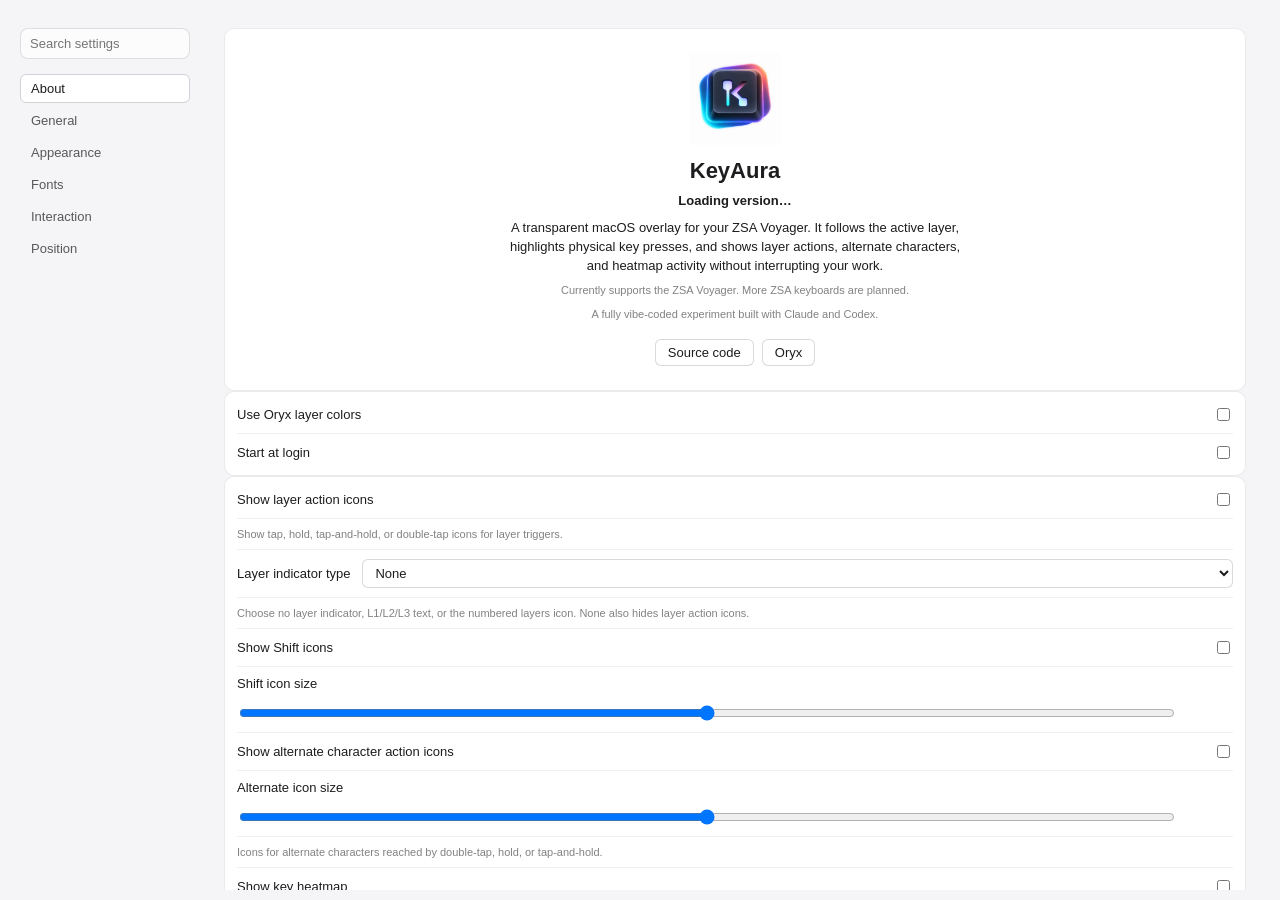
==== commit 245f20cd: "feat: prepare KeyAura v0.0.4 settings and overlay improvements" ====
--- a/ui/settings.html
+++ b/ui/settings.html
@@ -1,20 +1,24 @@
 <!doctype html>
 <html>
-<head><meta charset="utf-8"><title>Settings</title>
+<head><meta charset="utf-8"><title>KeyAura Settings — About</title>
 <style>
   :root { color-scheme: light dark; }
   * { box-sizing: border-box; }
   [hidden] { display: none !important; }
   body {
     font: 13px -apple-system, "SF Pro Text", sans-serif;
-    margin: 0; padding: 16px 18px 20px;
-    background: light-dark(#f5f5f7, #1e1e22);
+    margin: 0;
     color: light-dark(#1d1d1f, #e8e8ed);
     user-select: none;
-  }
-  h2 { font-size: 11px; text-transform: uppercase; letter-spacing: 0.06em;
-       opacity: 0.55; margin: 18px 2px 6px; font-weight: 600; }
-  h2:first-of-type { margin-top: 0; }
+    height: 100vh; overflow: hidden; display: grid;
+    grid-template-columns: 190px minmax(0, 1fr);
+    padding: 10px; border-radius: 16px;
+    background: light-dark(#f5f5f7, #1e1e22);
+  }
+  /* Section names are presented in the native window title bar. Keep the
+     headings in the DOM so the tab router can associate each card with its
+     section without repeating the title in the webview. */
+  h2 { display: none; }
   .card {
     background: light-dark(#ffffff, #2a2a30);
     border: 1px solid light-dark(rgba(0,0,0,0.08), rgba(255,255,255,0.08));
@@ -26,6 +30,20 @@
   }
   .row + .row { border-top: 1px solid light-dark(rgba(0,0,0,0.06), rgba(255,255,255,0.06)); }
   .row > label:first-child { flex: 0 0 auto; }
+  .row:has(input[type=range]) { display: grid; grid-template-columns: minmax(0, 1fr) auto; }
+  .row:has(input[type=range]) > label { grid-column: 1 / -1; min-width: 0; }
+  .row:has(input[type=range]) > input[type=range] { grid-column: 1; width: 100%; max-width: none; }
+  .row:has(input[type=range]) > input.val { grid-column: 2; grid-row: 2; }
+  .setting-info { position: relative; display: inline-flex; align-items: center; justify-content: center; width: 14px; height: 14px;
+    margin-left: 4px; border: 1px solid light-dark(rgba(29,29,31,.52), rgba(232,232,237,.62));
+    color: light-dark(rgba(29,29,31,.68), rgba(232,232,237,.78)); border-radius: 50%; font-size: 10px;
+    line-height: 1; cursor: help; vertical-align: 1px; }
+  .setting-tooltip { position: fixed; z-index: 1000; width: 240px; padding: 7px 9px; border-radius: 7px; pointer-events: none; display: none;
+    background: light-dark(#fff, #3a3a42); color: inherit;
+    border: 1px solid light-dark(rgba(0,0,0,.14), rgba(255,255,255,.18));
+    box-shadow: 0 4px 14px rgba(0,0,0,.18); font-size: 11px; font-weight: 400;
+    line-height: 1.35; white-space: normal; }
+  .setting-tooltip.visible { display: block; }
   input.val { width: 48px; font: inherit; font-size: 12px; text-align: right; padding: 2px 4px;
     border-radius: 5px; border: 1px solid transparent; background: transparent; color: inherit;
     opacity: 0.7; font-variant-numeric: tabular-nums; }
@@ -50,13 +68,22 @@
     background: light-dark(#fff, #3a3a42); color: inherit;
   }
   button:active { filter: brightness(0.92); }
+  .button-link {
+    display: inline-block; font: inherit; padding: 5px 12px; border-radius: 6px;
+    border: 1px solid light-dark(rgba(0,0,0,0.15), rgba(255,255,255,0.18));
+    background: light-dark(#fff, #3a3a42); color: inherit; text-decoration: none;
+  }
+  .button-link:active { filter: brightness(0.92); }
   .position-actions { display: flex; gap: 5px; }
   .icon-button { width: 32px; height: 30px; padding: 5px; display: inline-flex;
     align-items: center; justify-content: center; }
   .icon-button svg { width: 20px; height: 20px; fill: none; stroke: currentColor;
-    stroke-width: 2.2; stroke-linecap: round; stroke-linejoin: round; }
-  .icon-button svg rect { fill: currentColor; stroke: none; opacity: 0.86; }
+    stroke-width: 1.7; stroke-linecap: round; stroke-linejoin: round; }
+  .icon-button svg rect { fill: none; stroke: currentColor; }
+  .icon-button:hover svg { stroke-width: 2; }
+  .reset-layout-button { white-space: nowrap; font-size: 12px; }
   .status { font-size: 12px; }
+  .status:empty { display: none; }
   .status.error { color: light-dark(#c62828, #ff9c9c); }
   .status.ok { color: light-dark(#2e7d32, #9cffb0); }
   #combo-display { font-size: 17px; min-width: 56px; }
@@ -70,27 +97,64 @@
   .color-row label { display: flex; flex-direction: column; gap: 2px; }
   .color-row small { font-size: 11px; opacity: 0.58; }
   .colors-grid input[type=color] { border: 1px solid light-dark(#b8b8c0, #777780); }
-  .tabs { display: flex; gap: 5px; overflow-x: auto; padding: 0 0 4px; margin-bottom: 2px; }
+  .tabs { display: flex; flex-direction: column; gap: 3px; overflow-y: auto; padding: 18px 10px;
+    grid-column: 1; grid-row: 1; background: transparent; }
+  .settings-search { width: 100%; margin: 0 0 12px; padding: 7px 9px; border-radius: 8px;
+    border: 1px solid light-dark(rgba(0,0,0,.12), rgba(255,255,255,.14));
+    background: light-dark(rgba(255,255,255,.72), rgba(255,255,255,.08)); color: inherit; font: inherit; }
+  .settings-search:focus { outline: 2px solid #6b8de3; outline-offset: 1px; }
   .tab-button { flex: 0 0 auto; border: 1px solid transparent; padding: 6px 10px;
-    border-radius: 7px; background: transparent; color: inherit; opacity: 0.62; }
+    border-radius: 6px; background: transparent; color: inherit; opacity: 0.72; text-align: left; }
   .tab-button.active { background: light-dark(#fff, #3a3a42);
     border-color: light-dark(#d1d1d6, #555560); opacity: 1; }
-  .tabs + h2 { margin-top: 18px; }
+  .tree-items { display: flex; flex-direction: column; gap: 1px; margin: 0 0 6px 10px; }
+  .tree-item { border: 0; border-radius: 5px; padding: 4px 8px; background: transparent;
+    color: inherit; opacity: 0.58; text-align: left; font-size: 11px; white-space: nowrap;
+    overflow: hidden; text-overflow: ellipsis; cursor: pointer; }
+  .tree-item:hover, .tree-item:focus-visible { background: light-dark(#dedee4, #34343c); opacity: 1; outline: none; }
+  .settings-content { grid-column: 2; grid-row: 1; min-width: 0; overflow-y: auto; overflow-x: hidden; padding: 18px 24px 24px; }
+  .setting-focus { background: light-dark(rgba(107,141,227,.14), rgba(107,141,227,.22));
+    box-shadow: inset 2px 0 #6b8de3; border-radius: 6px; }
   .font-group { padding: 10px 0; }
   .font-group + .font-group { border-top: 1px solid light-dark(rgba(0,0,0,.08), rgba(255,255,255,.08)); }
   .font-title { font-weight: 600; margin-bottom: 6px; }
   .font-style-buttons { display: flex; gap: 5px; }
   .font-style-buttons button { min-width: 32px; padding: 4px 8px; font-weight: 600; }
   .font-style-buttons button.active { background: light-dark(#dfe8ff, #405a91); border-color: #6b8de3; }
+  .about-card { text-align: center; padding: 24px 18px; }
+  .about-card img { width: 92px; height: 92px; object-fit: contain; margin: 0 auto 10px; }
+  .about-card h1 { font-size: 22px; margin: 0 0 4px; }
+  .about-card p { max-width: 470px; margin: 8px auto; line-height: 1.45; }
+  .about-links { display: flex; justify-content: center; gap: 8px; margin-top: 16px; }
 </style></head>
 <body>
   <nav class="tabs" aria-label="Settings sections">
-    <button class="tab-button active" type="button" data-tab="layout">General</button>
+    <input id="settings-search" class="settings-search" type="search" placeholder="Search settings" aria-label="Search settings" />
+    <button class="tab-button active" type="button" data-tab="about">About</button>
+    <button class="tab-button" type="button" data-tab="layout">General</button>
     <button class="tab-button" type="button" data-tab="appearance">Appearance</button>
     <button class="tab-button" type="button" data-tab="fonts">Fonts</button>
     <button class="tab-button" type="button" data-tab="interaction">Interaction</button>
     <button class="tab-button" type="button" data-tab="position">Position</button>
   </nav>
+  <main class="settings-content">
+  <p id="settings-save-status" class="status error" role="status"></p>
+  <h2>About</h2>
+  <div class="card about-card">
+    <picture>
+      <source media="(prefers-color-scheme: dark)" srcset="icons/logo-black.png" />
+      <img src="icons/logo-white.png" alt="KeyAura logo" />
+    </picture>
+    <h1>KeyAura</h1>
+    <p><strong id="app-version">Loading version…</strong></p>
+    <p>A transparent macOS overlay for your ZSA Voyager. It follows the active layer, highlights physical key presses, and shows layer actions, alternate characters, and heatmap activity without interrupting your work.</p>
+    <p class="hint">Currently supports the ZSA Voyager. More ZSA keyboards are planned.</p>
+    <p class="hint">A fully vibe-coded experiment built with Claude and Codex.</p>
+    <div class="about-links">
+      <a class="button-link" href="https://github.com/jonathanlaf/layer-hud" target="_blank" rel="noreferrer">Source code</a>
+      <a class="button-link" href="https://configure.zsa.io/" target="_blank" rel="noreferrer">Oryx</a>
+    </div>
+  </div>
   <h2>General</h2>
   <div class="card" data-tab-section="layout">
     <div class="row">
@@ -110,8 +174,13 @@
       <input type="checkbox" id="layer-action-icons" />
     </div>
     <div class="row">
-      <span class="hint">Icons for layer-trigger keys only (tap, hold, and layer actions).</span>
-    </div>
+      <span class="hint">Show tap, hold, tap-and-hold, or double-tap icons for layer triggers.</span>
+    </div>
+    <div class="row">
+      <label for="layer-indicator">Layer indicator type</label>
+      <select id="layer-indicator"><option value="none">None</option><option value="textual">Textual</option><option value="icon">Icon</option></select>
+    </div>
+    <div class="row"><span class="hint">Choose no layer indicator, L1/L2/L3 text, or the numbered layers icon. None also hides layer action icons.</span></div>
     <div class="row">
       <label for="shift-icons">Show Shift icons</label>
       <input type="checkbox" id="shift-icons" />
@@ -134,9 +203,9 @@
       <span class="hint">Icons for alternate characters reached by double-tap, hold, or tap-and-hold.</span>
     </div>
     <div class="row"><label for="heatmap-toggle">Show key heatmap</label><input type="checkbox" id="heatmap-toggle" /></div>
-    <div class="row"><span class="hint">Accumulate physical key presses and tint frequently used keys by intensity.</span></div>
+    <div class="row"><span class="hint">Tint frequently used keys by intensity. Press counts accumulate whenever the app is running, even with the colors hidden.</span></div>
     <div class="row"><label for="heatmap-counts-toggle">Show heatmap counts on keys</label><input type="checkbox" id="heatmap-counts-toggle" /></div>
-    <div class="row"><span class="hint">Display each key's recorded press count; double-taps count twice and holds count once.</span></div>
+    <div class="row"><span class="hint">Replace key labels with recorded press counts. Double-taps count twice; holds count once. History is shared across layers.</span></div>
     <div class="row"><label for="heatmap-peak">Heatmap saturation presses</label><input type="range" id="heatmap-peak" min="1" max="1000" step="1" /><input class="val" id="heatmap-peak-val" inputmode="numeric" /></div>
     <div class="row"><label>Heatmap history</label><span><span id="heatmap-count" class="hint">0 presses</span> <button id="heatmap-reset" type="button">Reset</button></span></div>
     <div class="row"><label for="key-shadows">Show key shadows</label><input type="checkbox" id="key-shadows" /></div>
@@ -195,9 +264,9 @@
 
   <h2>Fonts</h2>
   <div class="card">
-    <div class="font-group"><div class="font-title">Key characters</div><div class="row"><label for="key-font-family">Font</label><select id="key-font-family"><option value="">System default</option></select></div><div class="row"><label for="key-font-size">Size</label><input type="range" id="key-font-size" min="0.5" max="2" step="0.1" /><input class="val" id="key-font-size-val" inputmode="decimal" /></div><div class="row"><span>Style</span><span class="font-style-buttons"><button type="button" data-font-style="key" data-style="bold"><b>B</b></button><button type="button" data-font-style="key" data-style="italic"><i>I</i></button></span></div></div>
-    <div class="font-group"><div class="font-title">Legends</div><div class="row"><label for="legend-font-family">Font</label><select id="legend-font-family"><option value="">System default</option></select></div><div class="row"><label for="legend-font-size">Size</label><input type="range" id="legend-font-size" min="0.5" max="2" step="0.1" /><input class="val" id="legend-font-size-val" inputmode="decimal" /></div><div class="row"><span>Style</span><span class="font-style-buttons"><button type="button" data-font-style="legend" data-style="bold"><b>B</b></button><button type="button" data-font-style="legend" data-style="italic"><i>I</i></button></span></div></div>
-    <div class="font-group"><div class="font-title">Layer name</div><div class="row"><label for="layer-name-font-family">Font</label><select id="layer-name-font-family"><option value="">System default</option></select></div><div class="row"><label for="layer-name-font-size">Size</label><input type="range" id="layer-name-font-size" min="8" max="24" step="1" /><input class="val" id="layer-name-font-size-val" inputmode="decimal" /></div><div class="row"><span>Style</span><span class="font-style-buttons"><button type="button" data-font-style="layer_name" data-style="bold"><b>B</b></button><button type="button" data-font-style="layer_name" data-style="italic"><i>I</i></button></span></div></div>
+    <div class="font-group"><div class="font-title">Key characters</div><div class="row"><label for="key-font-family">Font</label><input type="text" id="key-font-family" list="font-families" placeholder="System default" /></div><div class="row"><label for="key-font-size">Size</label><input type="range" id="key-font-size" min="0.5" max="2" step="0.1" /><input class="val" id="key-font-size-val" inputmode="decimal" /></div><div class="row"><span>Style</span><span class="font-style-buttons"><button type="button" data-font-style="key" data-style="bold"><b>B</b></button><button type="button" data-font-style="key" data-style="italic"><i>I</i></button></span></div></div>
+    <div class="font-group"><div class="font-title">Legends</div><div class="row"><label for="legend-font-family">Font</label><input type="text" id="legend-font-family" list="font-families" placeholder="System default" /></div><div class="row"><label for="legend-font-size">Size</label><input type="range" id="legend-font-size" min="0.5" max="2" step="0.1" /><input class="val" id="legend-font-size-val" inputmode="decimal" /></div><div class="row"><span>Style</span><span class="font-style-buttons"><button type="button" data-font-style="legend" data-style="bold"><b>B</b></button><button type="button" data-font-style="legend" data-style="italic"><i>I</i></button></span></div></div>
+    <div class="font-group"><div class="font-title">Layer name</div><div class="row"><label for="layer-name-font-family">Font</label><input type="text" id="layer-name-font-family" list="font-families" placeholder="System default" /></div><div class="row"><label for="layer-name-font-size">Size</label><input type="range" id="layer-name-font-size" min="8" max="24" step="1" /><input class="val" id="layer-name-font-size-val" inputmode="decimal" /></div><div class="row"><span>Style</span><span class="font-style-buttons"><button type="button" data-font-style="layer_name" data-style="bold"><b>B</b></button><button type="button" data-font-style="layer_name" data-style="italic"><i>I</i></button></span></div></div>
     <div class="row"><label for="font-ligatures">Support programming ligatures</label><input type="checkbox" id="font-ligatures" checked /></div>
   </div>
 
@@ -215,7 +284,7 @@
       <label>Toggle overlay macro</label>
       <span><span id="toggle-macro-display" class="hint">Not configured</span> <button id="toggle-macro-record" type="button">Record</button> <button id="toggle-macro-stop" type="button" disabled>Stop</button></span>
     </div>
-    <div class="row"><span class="hint">Record key presses in order, including repeated taps or combinations.</span></div>
+    <div class="row"><span class="hint">Record up to 64 physical presses in order; leave less than one second between presses when triggering it. Holding a key adds one press.</span></div>
   </div>
 
   <h2>Position</h2>
@@ -224,24 +293,37 @@
       <label>Overlay position</label>
       <span class="position-actions">
         <button class="icon-button" id="center-horizontal" type="button" aria-label="Center horizontally" title="Center horizontally">
-          <svg viewBox="0 0 24 24" aria-hidden="true"><path d="M12 3v18"/><rect x="5" y="5" width="14" height="3" rx="1"/><rect x="7" y="10.5" width="10" height="3" rx="1"/><rect x="4" y="16" width="16" height="3" rx="1"/></svg>
+          <svg viewBox="0 0 24 24" aria-hidden="true"><path d="M12 3v5M12 16v5"/><rect x="5" y="8" width="14" height="8" rx="1.5"/></svg>
         </button>
         <button class="icon-button" id="center-vertical" type="button" aria-label="Center vertically" title="Center vertically">
-          <svg viewBox="0 0 24 24" aria-hidden="true"><path d="M3 12h18"/><rect x="5" y="4" width="3" height="16" rx="1"/><rect x="10.5" y="7" width="3" height="10" rx="1"/><rect x="16" y="5" width="3" height="14" rx="1"/></svg>
+          <svg viewBox="0 0 24 24" aria-hidden="true"><path d="M3 12h5M16 12h5"/><rect x="8" y="5" width="8" height="14" rx="1.5"/></svg>
         </button>
-        <button class="icon-button" id="center-both" type="button" aria-label="Center horizontally and vertically" title="Center both">
-          <svg viewBox="0 0 24 24" aria-hidden="true"><path d="M12 3v18M3 12h18"/><rect x="7" y="7" width="10" height="10" rx="1"/></svg>
+        <button class="icon-button" id="align-top" type="button" aria-label="Align to top" title="Align to top">
+          <svg viewBox="0 0 24 24" aria-hidden="true"><path d="M4 4h16"/><rect x="6" y="8" width="12" height="9" rx="1.5"/></svg>
         </button>
-        <button class="icon-button" id="reset-position" type="button" aria-label="Reset all positions" title="Reset all positions">
-          <svg viewBox="0 0 24 24" aria-hidden="true"><path d="M5 8a8 8 0 1 1-1 8"/><path d="M5 3v5h5"/></svg>
+        <button class="icon-button" id="align-bottom" type="button" aria-label="Align to bottom" title="Align to bottom">
+          <svg viewBox="0 0 24 24" aria-hidden="true"><path d="M4 20h16"/><rect x="6" y="7" width="12" height="9" rx="1.5"/></svg>
         </button>
       </span>
+    </div>
+    <div class="row">
+      <span><strong>Reset layout</strong><br /><span class="hint">Restore the default position, size, and keyboard halves distance.</span></span>
+      <button class="reset-layout-button" id="reset-position" type="button" aria-label="Reset layout position, size, and keyboard spacing" title="Reset layout position, size, and keyboard spacing">Reset layout</button>
     </div>
     <div class="row">
       <label for="keyboard-halves-distance">Keyboard halves distance</label>
       <input type="range" id="keyboard-halves-distance" min="0.25" max="20" step="0.05" />
       <input class="val" id="keyboard-halves-distance-val" inputmode="decimal" aria-label="Keyboard halves distance value" />
     </div>
+    <div class="row">
+      <label for="keyboard-halves-rotation">Keyboard halves rotation</label>
+      <input type="range" id="keyboard-halves-rotation" min="-15" max="15" step="0.5" />
+      <input class="val" id="keyboard-halves-rotation-val" inputmode="decimal" aria-label="Keyboard halves rotation value" />
+    </div>
+    <div class="row"><label for="layer-pill-horizontal">Layer pill horizontal position</label><input type="range" id="layer-pill-horizontal" min="0" max="100" step="1" /><input class="val" id="layer-pill-horizontal-val" inputmode="numeric" aria-label="Layer pill horizontal position percentage" /></div>
+    <div class="row"><label for="layer-pill-vertical">Layer pill vertical position</label><input type="range" id="layer-pill-vertical" min="0" max="100" step="1" /><input class="val" id="layer-pill-vertical-val" inputmode="numeric" aria-label="Layer pill vertical position percentage" /></div>
+    <div class="row"><label for="offline-pill-horizontal">Offline pill horizontal position</label><input type="range" id="offline-pill-horizontal" min="0" max="100" step="1" /><input class="val" id="offline-pill-horizontal-val" inputmode="numeric" aria-label="Offline pill horizontal position percentage" /></div>
+    <div class="row"><label for="offline-pill-vertical">Offline pill vertical position</label><input type="range" id="offline-pill-vertical" min="0" max="100" step="1" /><input class="val" id="offline-pill-vertical-val" inputmode="numeric" aria-label="Offline pill vertical position percentage" /></div>
     <div class="row"><label for="hide-side">Hidden edge</label><select id="hide-side"><option value="left">Left</option><option value="right">Right</option><option value="top">Top</option><option value="bottom">Bottom</option></select></div>
     <div class="row"><label for="hide-reveal">Visible when hidden</label><input type="range" id="hide-reveal" min="0" max="1" step="0.01" /><input class="val" id="hide-reveal-val" inputmode="decimal" /></div>
     <div class="row"><label for="hide-animation-ms">Hide/show animation (ms)</label><input type="range" id="hide-animation-ms" min="0" max="1000" step="20" /><input class="val" id="hide-animation-ms-val" inputmode="decimal" /></div>
@@ -250,11 +332,16 @@
   <h2 data-tab-section="layout">Settings data</h2>
   <div class="card" data-tab-section="layout">
     <div class="row"><span>Backup or restore preferences</span>
-      <span><button id="export-settings" type="button">Export JSON</button> <button id="import-settings" type="button">Import JSON</button> <button id="reset-settings" type="button" onclick="window.resetAllSettings && window.resetAllSettings()">Reset</button></span></div>
+      <span><button id="export-settings" type="button">Export JSON</button> <button id="import-settings" type="button">Import JSON</button> <button id="reset-settings" type="button">Reset</button></span></div>
     <div class="row"><span class="hint" id="settings-data-status">Save or restore the complete settings file.</span></div>
     <input id="import-file" type="file" accept="application/json,.json" hidden />
   </div>
 
+  </main>
+
+  <datalist id="font-families">
+    <option value="Menlo"></option><option value="Monaco"></option><option value="Helvetica Neue"></option><option value="Courier New"></option>
+  </datalist>
   <script type="module" src="settings.js"></script>
 </body>
 </html>
